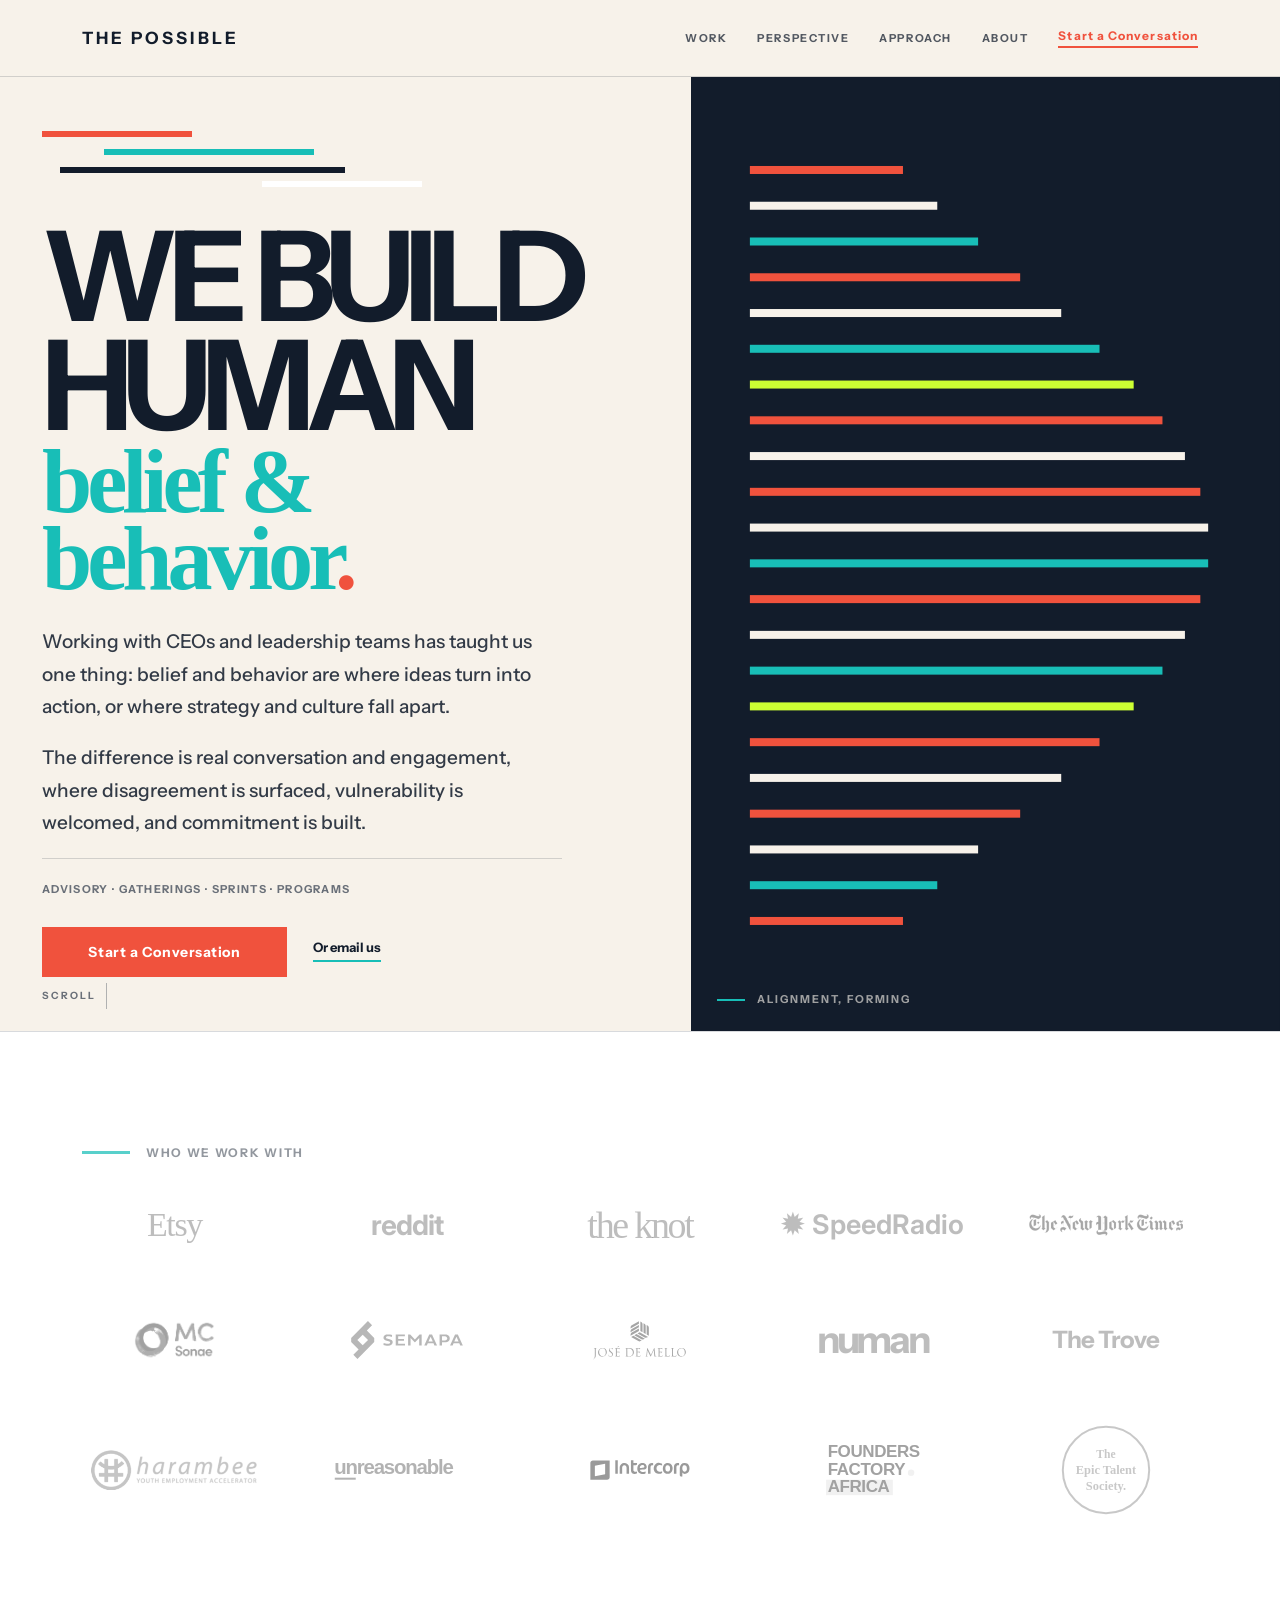
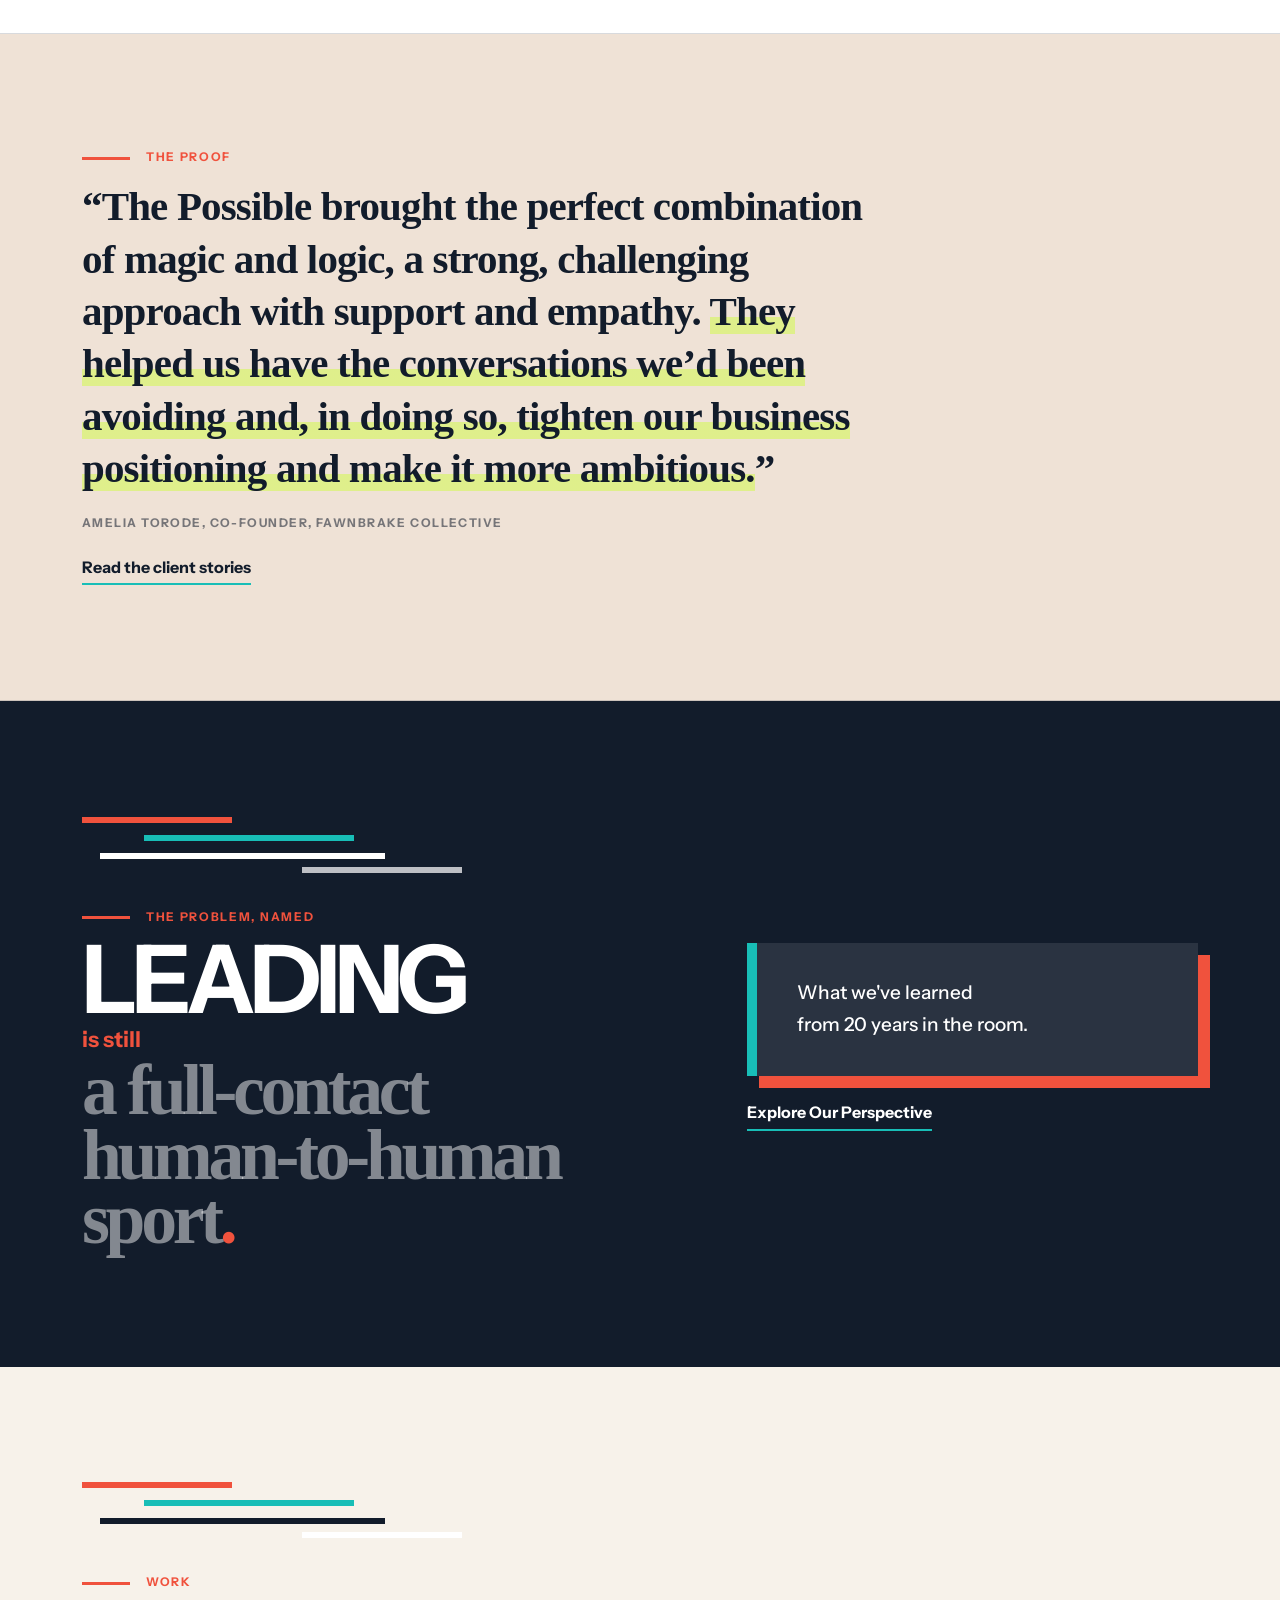
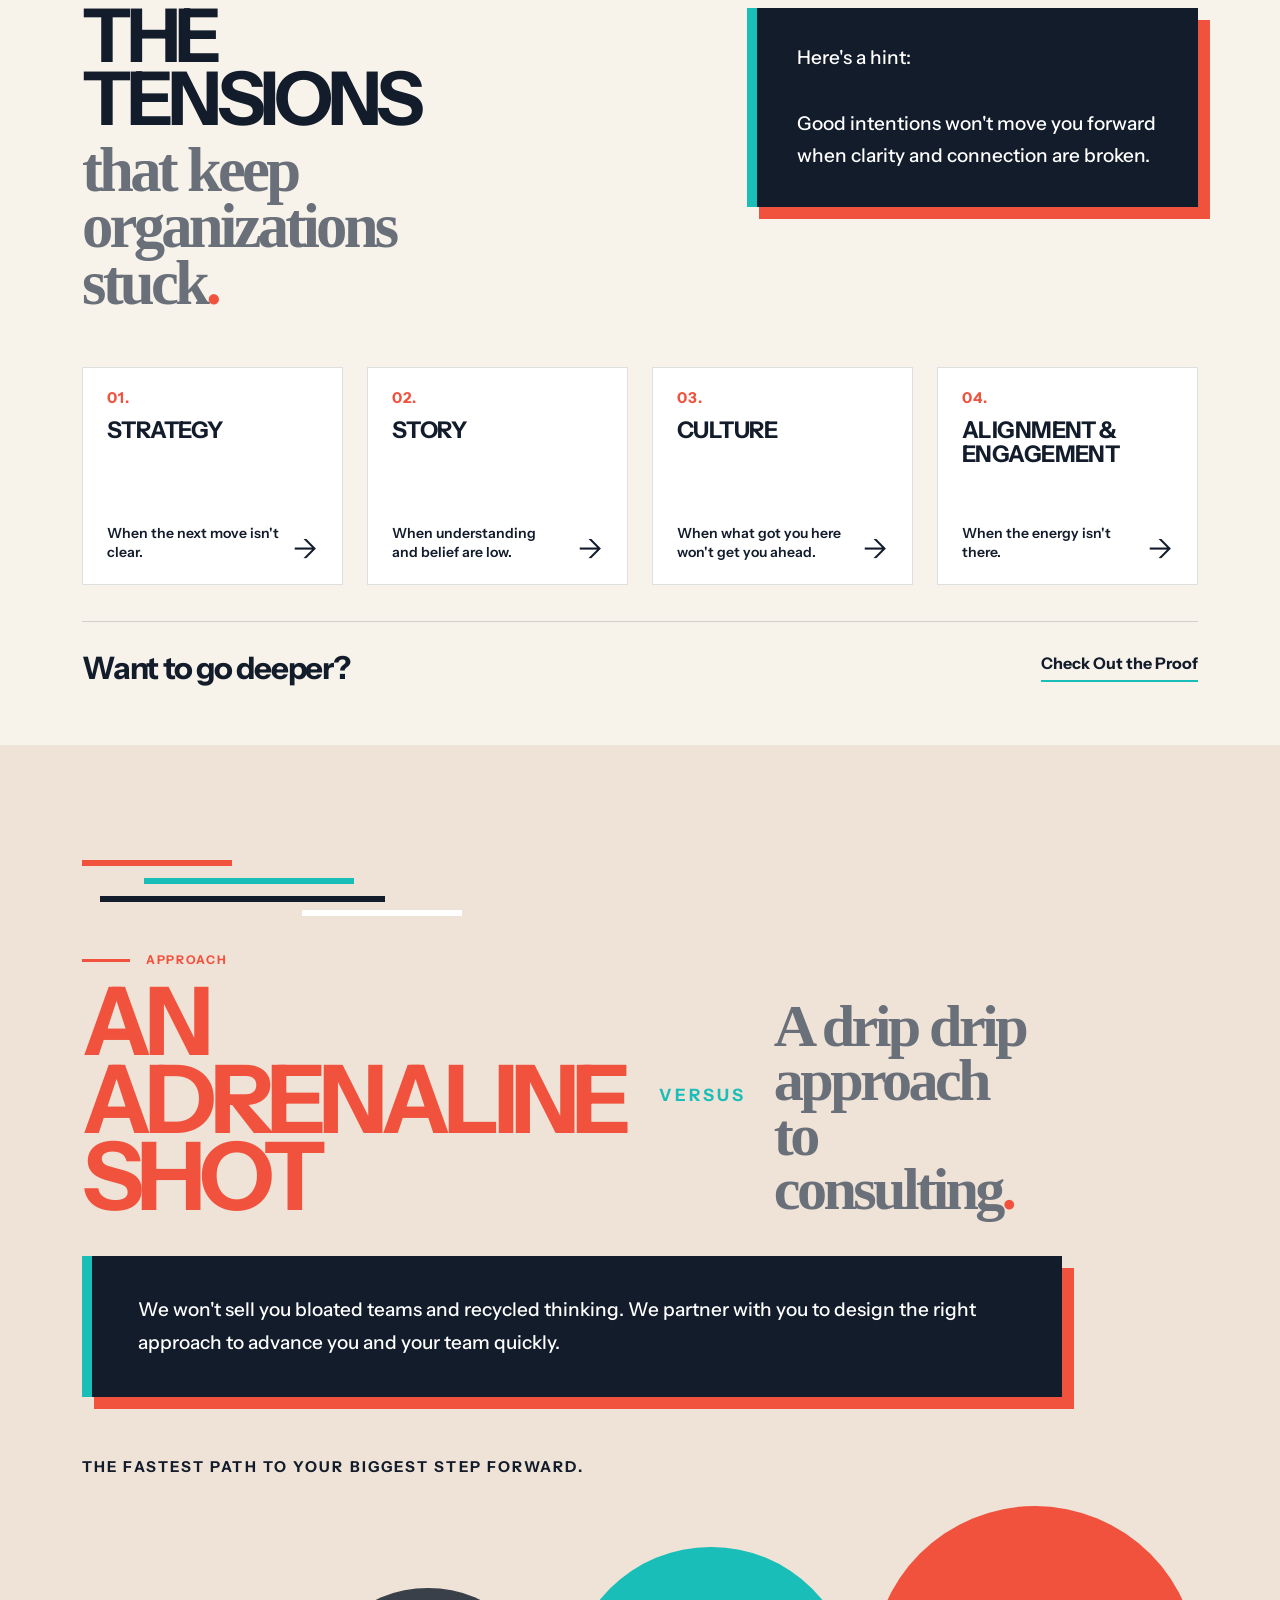
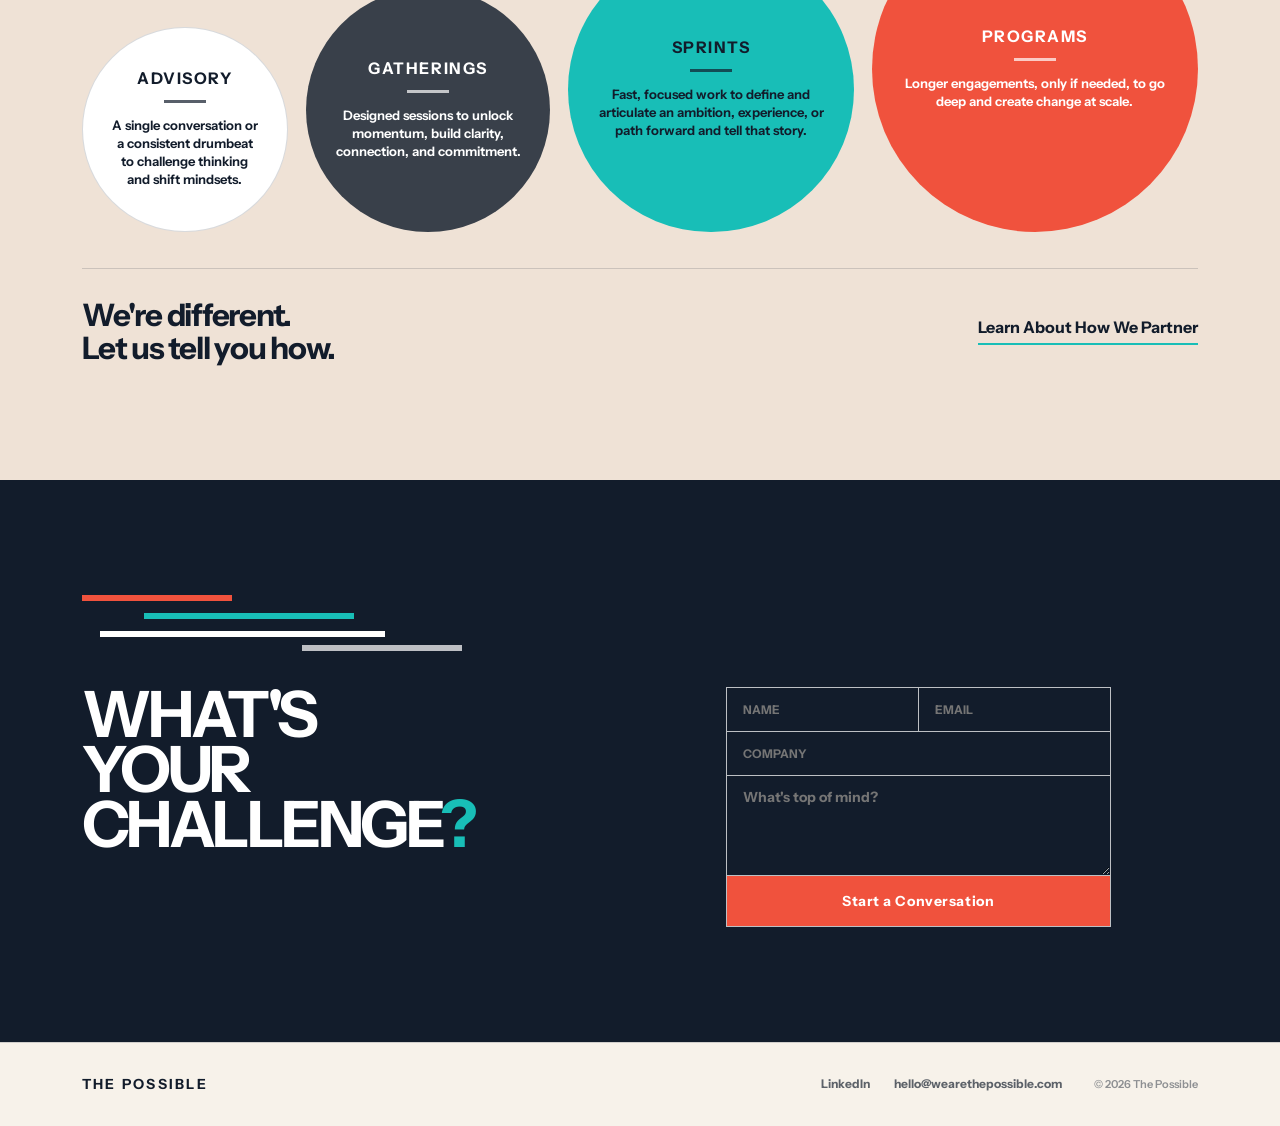
==== index.html @ 472ec372 "Update Option B build" ====
<!doctype html>
<html lang="en">
<head>
  <meta charset="utf-8">
  <meta name="viewport" content="width=device-width, initial-scale=1">
  <title>The Possible</title>
  <meta name="description" content="We build human belief and behavior. Strategy, story and culture work for CEOs and leadership teams.">
  <meta property="og:type" content="website">
  <meta property="og:site_name" content="The Possible">
  <meta property="og:title" content="The Possible">
  <meta property="og:description" content="We build human belief and behavior. Strategy, story and culture work for CEOs and leadership teams.">
  <meta property="og:url" content="https://wearethepossible.com/index.html">
  <meta property="og:image" content="assets/og-card.svg">
  <meta name="twitter:card" content="summary_large_image">
  <meta name="twitter:title" content="The Possible">
  <meta name="twitter:description" content="We build human belief and behavior. Strategy, story and culture work for CEOs and leadership teams.">
  <link rel="icon" href="assets/favicon.svg" type="image/svg+xml">
  <link rel="preconnect" href="https://fonts.googleapis.com">
  <link rel="preconnect" href="https://fonts.gstatic.com" crossorigin>
  <link rel="stylesheet" href="css/site.css">
</head>
<body>
<a class="skip-link" href="#top">Skip to content</a><header class="nav"><div class="wrap nav-inner"><a class="logo" href="index.html">The Possible</a><button class="nav-toggle" aria-expanded="false" aria-controls="navlinks" aria-label="Menu"><span></span><span></span><span></span></button><nav class="nav-links" id="navlinks"><a href="proof.html">Work</a><a href="perspective.html">Perspective</a><a href="index.html#approach">Approach</a><a href="about.html">About</a><a class="start tp-nav-cta" href="https://calendly.com/thepossible/start-a-conversation" target="_blank" rel="noopener noreferrer">Start a Conversation</a></nav></div></header><main id="top"><section class="hero hero-modern" id="hero"><div class="hero-shell"><div class="hero-left"><div class="lines"><span class="l1"></span><span class="l2"></span><span class="l3"></span><span class="l4"></span><span class="l5"></span></div><h1 aria-label="We build human belief and behavior."><span class="top" aria-hidden="true">We build</span><span class="human" aria-hidden="true">human</span><span class="lower">belief &amp;<br/>behavior<span class="home-headline-period">.</span></span></h1><div class="hero-copy"><p>Working with CEOs and leadership teams has taught us one thing: belief and behavior are where ideas turn into action, or where strategy and culture fall apart.</p><p>The difference is real conversation and engagement, where disagreement is surfaced, vulnerability is welcomed, and commitment is built.</p><p class="hero-offers">Advisory &middot; Gatherings &middot; Sprints &middot; Programs</p><div class="hero-actions"><a class="btn-fill" href="https://calendly.com/thepossible/start-a-conversation" target="_blank" rel="noopener noreferrer">Start a Conversation</a><a class="hero-alt" href="mailto:hello@wearethepossible.com">Or email us</a></div></div></div><div class="hero-media" aria-hidden="true"><video class="hero-video" data-src="" playsinline muted loop preload="none"></video><canvas class="hero-canvas"></canvas><span class="hero-media-label">Alignment, forming</span></div></div><a class="hero-cue" href="#work"><span>Scroll</span></a></section><section aria-label="Selected clients" class="clients clients-marquee"><div class="client-marquee-label">Who we work with</div><div class="client-static-grid"><span class="brand brand-etsy">Etsy</span><span aria-label="reddit" class="brand brand-reddit"><span class="reddit-word">reddit</span></span><span class="brand brand-knot">the knot</span><span aria-label="SpeedRadio" class="brand brand-speed"><span class="speed-burst">✹</span><span>SpeedRadio</span></span><span aria-label="The New York Times" class="brand brand-img brand-nyt-img"><img alt="The New York Times" src="assets/logos/nyt.png"></span><span aria-label="Sonae MC" class="brand brand-img brand-sonae-img"><img alt="Sonae MC" src="assets/logos/sonae-mc.png"></span><span aria-label="Semapa" class="brand brand-img brand-semapa-img"><img alt="Semapa" src="assets/logos/semapa.svg"></span><span aria-label="José de Mello" class="brand brand-img brand-jdm-img"><img alt="José de Mello" src="assets/logos/jose-de-mello.svg"></span><span class="brand brand-numan">numan</span><span class="brand brand-plain">The Trove</span><span aria-label="Harambee Youth Employment Accelerator" class="brand brand-img brand-harambee-img"><img alt="Harambee Youth Employment Accelerator" src="assets/logos/harambee.png"></span><span aria-label="Unreasonable" class="brand brand-img brand-unreasonable-img"><img alt="Unreasonable" src="assets/logos/unreasonable.svg"></span><span aria-label="Intercorp" class="brand brand-img brand-intercorp-img"><img alt="Intercorp" src="assets/logos/intercorp.svg"></span><span aria-label="Founders Factory Africa" class="brand brand-img brand-ffa-img"><img alt="Founders Factory Africa" src="assets/logos/founders-factory-africa.svg"></span><span aria-label="The Epic Talent Society" class="brand brand-img brand-epic-img"><img alt="The Epic Talent Society" src="assets/logos/epic-talent.svg"></span></div></section><section class="proof-strip"><div class="wrap"><div class="kicker">The proof</div><blockquote class="proof-strip-quote">&ldquo;The Possible brought the perfect combination of magic and logic, a strong, challenging approach with support and empathy. <span class="qhl">They helped us have the conversations we&rsquo;d been avoiding and, in doing so, tighten our business positioning and make it more ambitious.</span>&rdquo;</blockquote><p class="proof-strip-attr">Amelia Torode, Co-founder, Fawnbrake Collective</p><a class="text-link" href="proof.html">Read the client stories <span>&rarr;</span></a></div></section><section class="pov"><div class="wrap pov-grid"><div><div class="lines dark"><span class="l1"></span><span class="l2"></span><span class="l3"></span><span class="l4"></span><span class="l5"></span></div><div class="kicker">The problem, named</div><div class="lock-big">Leading</div><div class="bridge">is still</div><div class="lock-lower">a full-contact<br/>human-to-human<br/>sport<span class="home-headline-period">.</span></div></div><div class="pov-copy"><div class="pov-subcopy-box"><p>What we&#x27;ve learned<br/>from 20 years in the room.</p></div><a class="text-link" href="perspective.html">Explore Our Perspective <span>→</span></a></div></div></section><section class="work-intro" id="work"><div class="wrap work-grid"><div><div class="lines subtle"><span class="l1"></span><span class="l2"></span><span class="l3"></span><span class="l4"></span><span class="l5"></span></div><div class="kicker">Work</div><div class="work-title">The<br/>tensions</div><div class="work-sub">that keep<br/>organizations<br/>stuck<span class="home-headline-period">.</span></div></div><p class="work-copy">Here&#x27;s a hint:<br/><br/>Good intentions won&#x27;t move you forward when clarity and connection are broken.</p></div></section><section class="cards-sec"><div class="wrap"><div class="cards"><a class="card strategy" href="proof.html#strategy"><div class="card-inner"><div class="card-face card-front"><div class="card-head"><div class="num">01.</div><h3>Strategy</h3></div><div class="card-front-row"><p>When the next move isn&#x27;t clear.</p><span class="arr">→</span></div></div><div class="card-face card-back">We help you connect purpose to the market, envision a bold future, and map the moves to get there. Most importantly, we surface the real disagreements early, so the plan survives contact with the people who have to live it.</div></div></a><a class="card story" href="proof.html#story"><div class="card-inner"><div class="card-face card-front"><div class="card-head"><div class="num">02.</div><h3>Story</h3></div><div class="card-front-row"><p>When understanding and belief are low.</p><span class="arr">→</span></div></div><div class="card-face card-back">Whether you&#x27;re talking to investors, customers, employees, or partners, humans love stories, not slides. We turn strategy into stories that build belief, inspire action, and fund the future.</div></div></a><a class="card culture" href="proof.html#culture"><div class="card-inner"><div class="card-face card-front"><div class="card-head"><div class="num">03.</div><h3>Culture</h3></div><div class="card-front-row"><p>When what got you here won&#x27;t get you ahead.</p><span class="arr">→</span></div></div><div class="card-face card-back">There is no growth without change. We design programs and tools that help people make sense of new behaviors and ways of working, so they can find their footing in the future you&#x27;re creating.</div></div></a><a class="card align" href="proof.html#alignment"><div class="card-inner"><div class="card-face card-front"><div class="card-head"><div class="num">04.</div><h3>Alignment &amp;<br/>Engagement</h3></div><div class="card-front-row"><p>When the energy isn&#x27;t there.</p><span class="arr">→</span></div></div><div class="card-face card-back">When feelings run hot, trust is low, or plans are in flux, it&#x27;s time to gather. We design and facilitate the conversations that rebuild belief, so teams reconnect to their purpose—and to each other.</div></div></a></div><div class="work-depth"><h3>Want to go deeper?</h3><a class="text-link" href="proof.html">Check Out the Proof <span>→</span></a></div></div></section><section class="approach" id="approach"><div class="wrap"><div class="approach-top"><div><div class="lines energy"><span class="l1"></span><span class="l2"></span><span class="l3"></span><span class="l4"></span><span class="l5"></span></div><div class="kicker">Approach</div><div class="approach-title"><span class="red">An<br/>adrenaline<br/>shot</span><span class="versus">versus</span><span class="charcoal">A drip drip<br/>approach<br/>to<br/>consulting<span class="home-headline-period">.</span></span></div></div><div class="approach-panel">We won&#x27;t sell you bloated teams and recycled thinking. We partner with you to design the right approach to advance you and your team quickly.</div></div><div class="engage-block approach-circles-block"><div class="approach-visual-label">The fastest path to your biggest step forward<span class="label-period">.</span></div><div aria-label="Four ways to work together" class="approach-circles"><article class="approach-circle circle-advisory"><div class="circle-content"><h3>Advisory</h3><span class="circle-rule"></span><p>A single conversation or a consistent drumbeat to challenge thinking and shift mindsets.</p></div></article><article class="approach-circle circle-gatherings"><div class="circle-content"><h3>Gatherings</h3><span class="circle-rule"></span><p>Designed sessions to unlock momentum, build clarity, connection, and commitment.</p></div></article><article class="approach-circle circle-sprints"><div class="circle-content"><h3>Sprints</h3><span class="circle-rule"></span><p>Fast, focused work to define and articulate an ambition, experience, or path forward and tell that story.</p></div></article><article class="approach-circle circle-programs"><div class="circle-content"><h3>Programs</h3><span class="circle-rule"></span><p>Longer engagements, only if needed, to go deep and create change at scale.</p></div></article></div></div><div class="approach-depth"><h3>We&#x27;re different.<br/>Let us tell you how.</h3><a class="text-link" href="how-we-partner.html">Learn About How We Partner</a></div></div></section><section class="contact" id="contact"><div class="wrap contact-grid"><div><div class="lines dark"><span class="l1"></span><span class="l2"></span><span class="l3"></span><span class="l4"></span><span class="l5"></span></div><h2>What&#x27;s<br/>your challenge<span class="dot">?</span></h2></div><div class="contact-spacer"></div><form class="form"><input placeholder="Name"/><input placeholder="Email"/><input class="company" placeholder="Company"/><textarea placeholder="What&#x27;s top of mind?"></textarea><button type="button">Start a Conversation</button></form></div></section></main><footer class="footer site-footer"><div class="wrap site-footer-grid"><div class="site-footer-brand">The Possible</div><div class="site-footer-links"><a href="https://www.linkedin.com/in/sarakalick/" rel="noreferrer" target="_blank">LinkedIn</a><a href="mailto:hello@wearethepossible.com">hello@wearethepossible.com</a></div><div class="site-footer-copy">© 2026 The Possible</div></div></footer>
<script src="js/site.js"></script>
</body>
</html>
---- css/site.css ----
@import url("https://fonts.googleapis.com/css2?family=Instrument+Sans:wght@500;600;700;800&family=Inter:wght@400;500;600;700;800&display=swap");*{box-sizing:border-box;margin:0;padding:0}:root{--navy:#121C2B;--ink:#151922;--cream:#F7F2EA;--sand:#EFE2D6;--soft:#FBF8F2;--coral:#F0523D;--teal:#18BEB7;--lime:#CCFF33;--charcoal:#39404A;--gray:#6A7079;--line:rgba(18,28,43,.16);--max:1200px;--gutter:42px;--gap:24px;--display:clamp(64px,7.4vw,118px);--page:clamp(54px,6.5vw,96px);--section:clamp(50px,5.8vw,88px);--body:19px;--small:14px}html{scroll-behavior:smooth}body{font-family:Instrument Sans,sans-serif;background:var(--cream);color:var(--navy);overflow-x:hidden}a{color:inherit}.tp-wrap,.v14-page-hero-grid,.wrap{max-width:var(--max);margin:0 auto;padding:0 var(--gutter)}.grid12,.hero-grid,.pov-grid,.v14-page-hero-grid,.work-grid{display:grid;grid-template-columns:repeat(12,minmax(0,1fr));grid-gap:var(--gap);gap:var(--gap);align-items:start}.hero-grid>div:first-child,.left7,.pov-grid>div:first-child,.v14-page-headline,.work-grid>div:first-child{grid-column:1/span 7}.hero-copy,.pov-copy,.right5,.v14-page-sub,.work-copy{grid-column:8/span 5}.nav,.tp-nav{position:-webkit-sticky;position:sticky;top:0;z-index:50;background:rgba(247,242,234,.96);-webkit-backdrop-filter:blur(14px);backdrop-filter:blur(14px);border-bottom:1px solid var(--line)}.nav-in,.nav-inner,.tp-nav-in{height:76px;display:flex;align-items:center;justify-content:space-between}.logo,.tp-logo{font-family:Instrument Sans,sans-serif;font-size:17px;font-weight:800;text-transform:uppercase;letter-spacing:.18em;text-decoration:none;color:var(--navy)}.nav-links,.tp-nav-links{display:flex;align-items:center;gap:30px;list-style:none}.nav-links a,.tp-nav-links a{font-size:11px;letter-spacing:.14em;text-transform:uppercase;font-weight:800;text-decoration:none;color:rgba(18,28,43,.72)}.nav-links .start,.nav-links a:hover,.tp-nav-cta,.tp-nav-links a:hover{color:var(--coral)!important}.lines{width:360px;height:58px;position:relative;margin-bottom:34px}.lines span{position:absolute;display:block;height:6px}.lines .l1{background:var(--coral);width:150px;left:0;top:0}.lines .l2{background:var(--teal);width:210px;left:62px;top:18px}.lines .l3{background:var(--navy);width:285px;left:18px;top:36px}.lines .l4{background:#fff;width:160px;left:220px;top:50px}.lines .l5{display:none}.lines.dark .l3{background:#fff}.lines.dark .l4{background:rgba(255,255,255,.72)}.kicker,.tp-kicker{font-family:Instrument Sans,sans-serif;font-size:12px;letter-spacing:.14em;text-transform:uppercase;font-weight:800;color:var(--coral);margin-bottom:16px}.kicker:before,.tp-kicker:before{content:"";display:inline-block;width:48px;height:3px;background:currentColor;margin-right:16px;vertical-align:middle}.btn-fill{display:inline-flex;align-items:center;justify-content:center;text-decoration:none;background:var(--coral);color:#fff;padding:17px 24px;min-width:245px;font:800 12px/1 Instrument Sans,sans-serif;letter-spacing:.1em;text-transform:uppercase;border:0}.btn-fill:hover{background:var(--teal);color:var(--navy)}.text-link,.tp-text-link{display:inline-flex;align-items:center;text-decoration:none;border-bottom:2.5px solid var(--teal);padding-bottom:7px;font-family:Instrument Sans,sans-serif;font-weight:800;font-size:16px}.text-link span,.tp-text-link span{display:none}.pov-subcopy-box,.subcopy-box,.tp-page-sub,.v14-page-sub,.work-copy{background:var(--navy);color:#fff;border-left:10px solid var(--teal);box-shadow:12px 12px 0 var(--coral);padding:34px 40px;max-width:620px;font-family:Instrument Sans,sans-serif;font-size:var(--body);line-height:1.72;font-weight:500}.hero{padding:62px 0 80px}.hero h1{font-family:Instrument Sans,sans-serif;font-size:clamp(76px,9.8vw,148px);font-weight:800;letter-spacing:-.07em;line-height:.84}.hero h1 span{display:block}.hero h1 .human,.hero h1 .top{text-transform:uppercase}.hero h1 .lower{font-family:Georgia,serif;text-transform:none;font-weight:700;font-size:.72em;color:var(--teal);white-space:nowrap}.home-headline-period{color:var(--coral);display:inline!important}.hero-copy{margin-top:92px;background:transparent;color:rgba(18,28,43,.86);border:0;font-family:Instrument Sans,sans-serif;font-size:var(--body);line-height:1.72;font-weight:500}.hero-copy p+p{margin-top:24px}.hero-copy .btn-fill{margin-top:34px}.clients{background:#fff;border-top:1px solid var(--line);border-bottom:1px solid var(--line);padding:50px 0 58px}.client-marquee-label{max-width:var(--max);margin:0 auto 30px;padding:0 var(--gutter);display:flex;align-items:center;font:800 12px/1 Instrument Sans,sans-serif;letter-spacing:.14em;text-transform:uppercase;color:rgba(18,28,43,.46)}.client-marquee-label:before{content:"";display:inline-block;flex:0 0 48px;width:48px;height:3px;margin-right:16px;background:var(--teal);opacity:.72}.client-marquee-label:after{content:none}.client-logo-row{display:none!important}.client-static-grid{max-width:var(--max);margin:0 auto;padding:0 var(--gutter);display:grid;grid-template-columns:repeat(5,minmax(0,1fr));grid-gap:32px 44px;gap:32px 44px;align-items:center}.brand{width:100%;min-height:68px;display:flex;align-items:center;justify-content:center;text-align:center;filter:grayscale(1);opacity:.62;color:rgba(57,64,74,.62);line-height:1}.brand-etsy{font-family:Georgia,serif;font-size:40px;letter-spacing:-.04em}.brand-reddit{font:700 28px/1 Inter,sans-serif;letter-spacing:-.035em}.brand-nyt{font:800 18px/.94 Georgia,serif}.brand-speed{font:650 27px/1 Inter,sans-serif;gap:8px}.brand-numan{font:800 38px/1 Instrument Sans,sans-serif;letter-spacing:-.09em}.brand-ffa{font:800 18px/1.05 Instrument Sans,sans-serif;letter-spacing:.02em}.brand-harambee{font:800 20px/1 Instrument Sans,sans-serif}.brand-harambee small{display:block;font-size:8px;line-height:1.2;margin-top:5px}.brand-unreasonable{font:800 25px/1 Instrument Sans,sans-serif;letter-spacing:-.04em}.brand-knot{font:38px/1 Brush Script MT,Segoe Script,cursive;letter-spacing:-.06em}.brand-intercorp{font:800 24px/1 Instrument Sans,sans-serif}.brand-jdm{font:800 23px/.94 Instrument Sans,sans-serif}.brand-semapa{font:800 22px/1 Instrument Sans,sans-serif;letter-spacing:.12em;gap:10px}.brand-plain{font:800 24px/1 Instrument Sans,sans-serif;letter-spacing:-.035em}.pov{background:var(--navy);color:#fff;padding:92px 0}.lock-big{font:800 var(--display)/.84 Instrument Sans,sans-serif;letter-spacing:-.06em;text-transform:uppercase}.bridge{font:800 22px/1 Instrument Sans,sans-serif;color:var(--coral);margin:10px 0 7px}.lock-lower{font:700 clamp(50px,5.6vw,82px)/.9 Georgia,serif;color:rgba(255,255,255,.48);letter-spacing:-.06em}.pov-copy{margin-top:126px}.pov-subcopy-box{background:rgba(255,255,255,.1)}.pov-copy .text-link{color:#fff;margin-top:34px}.work-intro{padding:94px 0 68px}.work-title{font:800 var(--section)/.84 Instrument Sans,sans-serif;letter-spacing:-.065em;text-transform:uppercase}.work-sub{font:700 clamp(44px,4.9vw,72px)/.9 Georgia,serif;color:var(--gray);letter-spacing:-.06em;margin-top:12px}.work-copy{margin-top:126px}.cards-sec{padding:0 0 60px}.cards{display:grid;grid-template-columns:repeat(4,1fr);grid-gap:24px;gap:24px;align-items:stretch}.card{height:236px;text-decoration:none;color:var(--navy);perspective:1200px}.card-inner{position:relative;width:100%;height:100%;transition:transform .65s cubic-bezier(.2,.8,.2,1);transform-style:preserve-3d}.card:focus .card-inner,.card:hover .card-inner{transform:rotateY(180deg)}.card-face{position:absolute;inset:0;background:#fff;border:1px solid rgba(18,28,43,.14);padding:24px 26px;-webkit-backface-visibility:hidden;backface-visibility:hidden;display:flex;flex-direction:column}.card-back{background:var(--coral);color:#fff;transform:rotateY(180deg);font:650 14px/1.55 Instrument Sans,sans-serif;overflow:auto}.card .num{font:800 15px/1 Instrument Sans,sans-serif;letter-spacing:.08em;color:var(--coral);margin-bottom:28px}.card h3{font:800 23px/1 Instrument Sans,sans-serif;text-transform:uppercase;letter-spacing:-.025em;margin-bottom:17px}.card p{font:800 14px/1.45 Instrument Sans,sans-serif;max-width:180px}.card .arr{margin-left:auto;position:static;font-size:28px;line-height:1;display:inline-flex;vertical-align:middle}.approach-depth,.tp-cta-band,.work-depth{border-top:1px solid var(--line);margin-top:36px;padding-top:30px;display:flex;align-items:center;justify-content:space-between;gap:32px}.approach-depth h3,.tp-cta-band h3,.work-depth h3{font:800 31px/1.05 Instrument Sans,sans-serif;letter-spacing:-.04em}.approach{background:var(--sand);padding:96px 0 92px}.approach-top{display:block;margin-bottom:62px}.approach-title{display:grid;grid-template-columns:1.14fr auto .88fr;grid-gap:28px;gap:28px;align-items:end;margin-bottom:40px}.approach-title .red{font:800 clamp(72px,7.4vw,126px)/.82 Instrument Sans,sans-serif;letter-spacing:-.07em;text-transform:uppercase;color:var(--coral)}.approach-title .versus{font:800 17px/1 Instrument Sans,sans-serif;letter-spacing:.17em;text-transform:uppercase;color:var(--teal);align-self:center;margin-bottom:8px}.approach-title .charcoal{font:700 clamp(42px,4.7vw,76px)/.9 Georgia,serif;letter-spacing:-.06em;color:var(--gray)}.approach-panel{max-width:980px;background:var(--navy);color:#fff;border-left:10px solid var(--teal);box-shadow:12px 12px 0 var(--coral);padding:38px 46px;font:500 var(--body)/1.72 Instrument Sans,sans-serif}.approach-visual-label{font:800 15px/1 Instrument Sans,sans-serif;letter-spacing:.14em;text-transform:uppercase;margin:0 0 36px}.approach-circles{display:flex;align-items:flex-end;justify-content:space-between;gap:18px}.approach-circle{border-radius:50%;aspect-ratio:1/1;display:flex;align-items:center;justify-content:center;text-align:center;padding:26px}.approach-circle h3{font:800 16px/1 Instrument Sans,sans-serif;letter-spacing:.095em;text-transform:uppercase;margin-bottom:14px}.approach-circle p{font:650 13px/1.38 Instrument Sans,sans-serif}.circle-rule{display:block;width:42px;height:3px;background:currentColor;margin:0 auto 14px;opacity:.7}.circle-advisory{width:210px;background:#fff;border:1px solid rgba(18,28,43,.16)}.circle-gatherings{width:250px;background:var(--charcoal);color:#fff}.circle-sprints{width:292px;background:var(--teal)}.circle-programs{width:334px;background:var(--coral);color:#fff}.contact{background:var(--navy);color:#fff;padding:78px 0}.contact-grid{display:grid;grid-template-columns:.8fr .55fr 1.05fr;grid-gap:68px;gap:68px;align-items:start}.contact h2{font:800 clamp(48px,5vw,74px)/.86 Instrument Sans,sans-serif;letter-spacing:-.055em;text-transform:uppercase}.contact h2 .dot{color:var(--teal);display:inline!important;background:none!important;width:auto!important;height:auto!important;transform:none!important;font-size:inherit!important}.contact p{font:500 var(--body)/1.72 Instrument Sans,sans-serif;color:rgba(255,255,255,.84)}.form{border:1px solid rgba(255,255,255,.72);display:grid;grid-template-columns:1fr 1fr}.form input,.form textarea{background:transparent;color:#fff;border:0;border-right:1px solid rgba(255,255,255,.72);border-bottom:1px solid rgba(255,255,255,.72);padding:14px 16px;font:700 12px/1 Instrument Sans,sans-serif;text-transform:uppercase}.form input:nth-child(2){border-right:0}.form .company,.form textarea{grid-column:1/-1;border-right:0}.form textarea{min-height:100px;text-transform:none;font-size:14px}.form button{grid-column:1/-1;background:var(--coral);color:#fff;border:0;padding:16px;font:800 12px/1 Instrument Sans,sans-serif;text-transform:uppercase;letter-spacing:.07em;cursor:pointer}.tp-page-hero{padding:82px 0 66px;border-bottom:1px solid var(--line)}.tp-page-hero.sand{background:var(--sand)}.tp-page-title{font:800 var(--page)/.94 Instrument Sans,sans-serif;letter-spacing:-.06em;max-width:1000px}.tp-page-title .accent{color:var(--coral)}.v14-page-sub{margin-top:126px}.tp-sec{padding:68px 0 78px;border-bottom:1px solid var(--line)}.tp-sec.dark{background:var(--navy);color:#fff}.tp-sec.sand{background:var(--sand)}.tp-sec-title{font:800 clamp(38px,5vw,66px)/1 Instrument Sans,sans-serif;letter-spacing:-.05em;margin-bottom:28px;max-width:850px}.tp-lede{font:500 18px/1.72 Instrument Sans,sans-serif;color:rgba(18,28,43,.76);max-width:760px}.tp-why-grid{display:grid;grid-template-columns:repeat(4,1fr);grid-gap:22px;gap:22px}.tp-why-box{background:#fff;border:1px solid rgba(18,28,43,.14);padding:28px;min-height:250px}.tp-why-box .tp-num{display:none}.tp-why-box h3{font:800 26px/1.02 Instrument Sans,sans-serif;letter-spacing:-.04em;color:var(--coral);margin:0 0 14px}.tp-why-box p{font:500 14px/1.65 Instrument Sans,sans-serif;color:rgba(18,28,43,.76)}.tp-cta-band{margin-top:46px}.problem-lock{display:grid;grid-template-columns:1fr auto;align-items:end;grid-gap:30px;gap:30px;margin-bottom:34px}.problem-lock .room{font:800 clamp(48px,6vw,86px)/.9 Instrument Sans,sans-serif;letter-spacing:-.055em}.problem-lock .obs{font:800 15px/1 Instrument Sans,sans-serif;letter-spacing:.14em;text-transform:uppercase;color:var(--teal)}.tp-pov-carousel{overflow:hidden;border-top:1px solid rgba(255,255,255,.18)}.tp-pov-track{display:flex;transition:transform .45s cubic-bezier(.4,0,.2,1)}.tp-pov-slide{min-width:100%;padding:46px 0 34px}.tp-pov-slide-inner{display:grid;grid-template-columns:repeat(12,minmax(0,1fr));grid-gap:var(--gap);gap:var(--gap);align-items:start}.tp-pov-slide h3{grid-column:1/span 6;font:800 clamp(34px,5vw,62px)/.96 Instrument Sans,sans-serif;letter-spacing:-.045em;color:#fff}.tp-pov-slide h3 em{font-style:normal;color:var(--teal)}.tp-pov-slide p{grid-column:8/span 5;font:500 15px/1.82 Instrument Sans,sans-serif;color:rgba(255,255,255,.78)}.tp-pov-nav{display:flex;align-items:center;gap:12px;padding-top:22px;border-top:1px solid rgba(255,255,255,.18)}.tp-carousel-btn,.tp-pov-btn{background:transparent;border:1px solid rgba(255,255,255,.34);width:38px;height:38px;cursor:pointer;color:#fff;display:flex;align-items:center;justify-content:center}.tp-carousel-btn:hover,.tp-pov-btn:hover{background:var(--teal);border-color:var(--teal);color:var(--navy)}.tp-pov-dots{display:flex;gap:7px;margin-left:4px}.tp-pov-dot{width:7px;height:7px;border-radius:50%;background:rgba(255,255,255,.32);border:0}.tp-pov-dot.on{background:var(--teal)}.tp-pov-n{font-size:11px;color:rgba(255,255,255,.65);margin-left:auto;letter-spacing:.08em}.tp-page-title.proof-title .proof-accent{color:var(--coral)}.tp-tabs{display:flex;flex-wrap:wrap}.tp-tab{border:1px solid rgba(18,28,43,.14);padding:10px 16px;background:#fff;color:rgba(18,28,43,.64);font:800 11px/1 Instrument Sans,sans-serif;letter-spacing:.11em;text-transform:uppercase;cursor:pointer}.tp-tab.on{background:var(--navy);border-color:var(--navy);color:#fff}.tp-panel{display:none}.tp-panel.on{display:block}.tp-stories-track{display:flex;transition:transform .45s cubic-bezier(.4,0,.2,1)}.tp-case{min-width:100%;background:#fff;border:1px solid rgba(18,28,43,.14);padding:36px;min-height:430px}.tp-case-client{font:800 15px/1 Instrument Sans,sans-serif;text-transform:uppercase;letter-spacing:.08em;color:var(--coral);margin-bottom:18px}.tp-case-desc{font:500 14px/1.72 Instrument Sans,sans-serif;color:rgba(18,28,43,.7);margin-bottom:22px;max-width:720px}.tp-quote{font:600 24px/1.45 Georgia,serif;color:var(--navy);max-width:900px}.qhl{background:linear-gradient(0deg,rgba(204,255,51,.46) 38%,transparent 0)}.tp-attr{font:800 12px/1 Instrument Sans,sans-serif;letter-spacing:.12em;margin-top:20px}.tp-attr,.tp-pending{text-transform:uppercase;color:rgba(18,28,43,.5)}.tp-pending{font:800 14px/1 Instrument Sans,sans-serif;letter-spacing:.1em}.tp-carousel-nav{display:flex;align-items:center;gap:12px;margin-top:18px}.tp-carousel-btn{border-color:rgba(18,28,43,.28)}.tp-carousel-btn,.tp-carousel-btn:hover{color:var(--navy)}.tp-carousel-count{font:800 11px/1 Instrument Sans,sans-serif;letter-spacing:.08em;color:rgba(18,28,43,.56)}.about-main{padding:82px 0 86px;background:var(--sand)}.about-grid{display:grid;grid-template-columns:.9fr 1.1fr;grid-gap:62px;gap:62px;align-items:start}.about-card{background:#fff;border:1px solid rgba(18,28,43,.14);box-shadow:12px 12px 0 rgba(204,255,51,.38);padding:38px}.about-card h2{font:800 clamp(42px,5vw,72px)/.92 Instrument Sans,sans-serif;letter-spacing:-.055em;color:var(--navy);margin-bottom:12px}.founder-title{font:800 11px/1 Instrument Sans,sans-serif;letter-spacing:.2em;text-transform:uppercase;color:var(--coral);margin-bottom:24px}.founder-photo{width:100%;aspect-ratio:4/5;object-fit:cover;object-position:center 36%;display:block;filter:grayscale(100%);margin-top:22px}.story{max-width:70%}.story p{font:500 17px/1.85 Instrument Sans,sans-serif;color:rgba(18,28,43,.82);margin-bottom:22px}.story .editorial-ai{font:600 clamp(34px,4vw,54px)/1.08 Georgia,serif!important;letter-spacing:-.02em!important;color:var(--navy)!important;border-top:7px solid var(--teal);border-bottom:7px solid var(--coral);padding:28px 0;margin:34px 0!important}.about-conversation{background:var(--navy);color:#fff}.about-conversation-inner{display:grid;grid-gap:var(--gap)}.about-conversation h2{grid-column:1/span 7}.about-conversation p{grid-column:8/span 5;background:rgba(255,255,255,.08);color:#fff;border-left:10px solid var(--teal);box-shadow:12px 12px 0 var(--coral);padding:34px 40px;font:500 var(--body)/1.72 Instrument Sans,sans-serif}.about-conversation .btn-fill{grid-column:8/span 5;justify-self:start;margin-top:18px}@media(max-width:900px){:root{--gutter:22px}.nav-in,.nav-inner,.tp-nav-in{height:auto;display:block;padding:16px 0}.nav-links,.tp-nav-links{margin-top:14px;gap:14px;overflow:auto}.about-conversation-inner,.about-grid,.hero-grid,.pov-grid,.tp-pov-slide-inner,.v14-page-hero-grid,.work-grid{display:block}.hero-copy,.pov-copy,.v14-page-sub,.work-copy{margin-top:30px}.hero h1 .lower{white-space:normal}.client-static-grid{grid-template-columns:repeat(2,1fr);gap:22px 28px}.cards,.tp-why-grid{grid-template-columns:1fr}.card{height:236px}.approach-title{display:block}.approach-title .versus{display:block;margin:24px 0 14px}.approach-circles{display:grid;grid-template-columns:1fr;justify-items:center}.circle-advisory,.circle-gatherings,.circle-programs,.circle-sprints{width:min(78vw,330px)}.contact-grid{display:block}.contact p,.form{margin-top:30px}.story{max-width:100%}.tp-pov-slide h3,.tp-pov-slide p{margin-bottom:24px}}.tp-panel{overflow:hidden}.about-conversation-right p{background:rgba(255,255,255,.08);color:#fff;border-left:10px solid var(--teal);box-shadow:12px 12px 0 var(--coral);padding:34px 40px;font:500 var(--body)/1.72 Instrument Sans,sans-serif}@media(max-width:900px){.about-conversation-inner>.about-conversation-left,.about-conversation-inner>.about-conversation-right{display:block}.about-conversation-right{margin-top:30px}}.cards{grid-auto-rows:300px!important}.card,.card-face,.card-inner{height:300px!important;min-height:300px!important}.card-front h3{min-height:46px}.card-front p{margin-top:0;display:flex;align-items:center;gap:8px}.problem-lock .obs{grid-column:1;font-size:var(--section)!important;line-height:.9!important;letter-spacing:-.055em!important;text-transform:none!important}.problem-lock .room{grid-column:2;font-size:clamp(34px,4vw,54px)!important;line-height:.96!important;letter-spacing:-.045em!important;text-align:right}.tp-panel{overflow:visible!important}.tp-stories-track{display:grid!important;grid-template-columns:repeat(3,minmax(0,1fr))!important;grid-gap:24px!important;gap:24px!important;transform:none!important;transition:none!important}.tp-case{min-width:0!important;width:auto!important;min-height:0!important;height:auto!important;padding:28px!important}.tp-quote{font-size:20px!important;line-height:1.42!important}.tp-case-desc{font-size:13px!important;line-height:1.62!important}.tp-stories-nav{display:none!important}.about-grid{grid-template-columns:minmax(320px,.95fr) minmax(0,1.05fr)!important}.story{max-width:100%!important}.story p{font-size:16px!important;line-height:1.72!important;margin-bottom:18px!important}.story .editorial-ai{font-size:clamp(30px,3.5vw,46px)!important;padding:22px 0!important;margin:26px 0!important}@media(max-width:900px){.cards{grid-auto-rows:280px!important}.card,.card-face,.card-inner{height:280px!important;min-height:280px!important}.problem-lock{display:block!important}.problem-lock .room{text-align:left;margin-top:18px}.tp-stories-track{grid-template-columns:1fr!important}.about-grid{display:block!important}}.problem-lock{grid-template-columns:minmax(0,1fr) auto!important;align-items:end!important;gap:30px!important}.problem-lock .problem-lines{display:none!important}.problem-lock .room{grid-column:1!important;font-size:clamp(48px,6vw,86px)!important;line-height:.9!important;letter-spacing:-.055em!important;text-align:left!important;color:#fff!important}.problem-lock .obs{grid-column:2!important;font-size:15px!important;line-height:1!important;letter-spacing:.14em!important;text-transform:uppercase!important;color:var(--coral)!important;text-align:right!important;padding-bottom:8px!important}@media(max-width:900px){.problem-lock{display:block!important}.problem-lock .obs{text-align:left!important;margin-top:18px!important;padding-bottom:0!important}}.cards{grid-auto-rows:218px!important;align-items:stretch!important}.card,.card-face,.card-inner{height:218px!important;min-height:218px!important}.card-face{padding:22px 24px!important}.card-front{display:flex!important;flex-direction:column!important}.card-head{display:block}.card-front .num{margin:0 0 14px!important;font:800 15px/1 Instrument Sans,sans-serif!important;letter-spacing:.08em!important;color:var(--coral)!important}.card-front h3{min-height:2.18em!important;margin:0!important;font:800 23px/1.02 Instrument Sans,sans-serif!important;letter-spacing:-.025em!important;text-transform:uppercase!important;color:var(--navy)!important}.card-front-row{margin-top:auto;display:grid;grid-template-columns:minmax(0,1fr) auto;grid-gap:14px;gap:14px;align-items:end}.card-front-row p{margin:0!important;min-height:0!important;max-width:none!important;font:600 14px/1.38 Instrument Sans,sans-serif!important;color:var(--navy)!important}.card-front-row .arr{position:static!important;display:block!important;margin:0 0 1px!important;align-self:end!important;font-size:29px!important;line-height:.75!important;color:var(--navy)!important}.card-back{padding:22px 24px!important;overflow:auto!important;font:650 13.25px/1.46 Instrument Sans,sans-serif!important}@media(max-width:900px){.cards{grid-auto-rows:230px!important}.card,.card-face,.card-inner{height:230px!important;min-height:230px!important}}.btn-fill,.form button,.tp-nav-cta{text-transform:none!important;letter-spacing:.04em!important}.site-footer{background:var(--cream);color:var(--navy);border-top:1px solid var(--line);padding:34px 0}.site-footer-grid{display:grid;grid-template-columns:1fr auto auto;grid-gap:32px;gap:32px;align-items:center}.site-footer-brand{font:800 14px/1 Instrument Sans,sans-serif;letter-spacing:.16em;text-transform:uppercase}.site-footer-links{display:flex;gap:24px;align-items:center}.site-footer-links a{color:rgba(18,28,43,.68);text-decoration:none;font:700 12px/1.2 Instrument Sans,sans-serif}.site-footer-links a:hover{color:var(--coral)}.site-footer-copy{color:rgba(18,28,43,.46);font:600 11px/1.2 Instrument Sans,sans-serif}.dispatches-hero{padding:82px 0 78px;border-bottom:1px solid var(--line)}.dispatches-hero-grid>div:first-child{grid-column:1/span 7}.dispatches-intro{background:var(--navy);color:#fff;border-left:10px solid var(--teal);box-shadow:12px 12px 0 var(--coral)}.dispatches-hero h1{font:800 clamp(68px,8.4vw,132px)/.84 Instrument Sans,sans-serif;text-transform:uppercase}.dispatches-feature,.dispatches-index{padding:72px 0;border-bottom:1px solid var(--line)}.dispatches-label{display:flex;align-items:center;margin-bottom:32px;font:800 12px/1 Instrument Sans,sans-serif;letter-spacing:.14em;text-transform:uppercase;color:var(--coral)}.dispatches-label:before{content:"";width:48px;height:3px;background:currentColor;margin-right:16px}.dispatch-feature-link{display:grid;grid-template-columns:1fr 4fr;grid-gap:18px 32px;gap:18px 32px;text-decoration:none;color:var(--navy);padding:28px 0 8px;border-top:1px solid var(--line)}.dispatch-feature-meta{font:800 12px/1 Instrument Sans,sans-serif;letter-spacing:.12em;text-transform:uppercase;color:rgba(18,28,43,.46)}.dispatch-feature-link h2{grid-column:2;font:800 clamp(46px,6vw,84px)/.94 Instrument Sans,sans-serif;letter-spacing:-.055em}.dispatch-feature-link p{grid-column:2;max-width:720px;font:500 17px/1.7 Instrument Sans,sans-serif;color:rgba(18,28,43,.7)}.dispatch-feature-link>span{grid-column:2;justify-self:start;border-bottom:2.5px solid var(--teal);padding-bottom:7px;font:800 15px/1 Instrument Sans,sans-serif}.dispatch-row{display:grid;grid-template-columns:140px 1fr auto;grid-gap:24px;gap:24px;align-items:center;padding:26px 0;border-top:1px solid var(--line);color:var(--navy);text-decoration:none}.dispatch-row:last-child{border-bottom:1px solid var(--line)}.dispatch-date{font:800 11px/1 Instrument Sans,sans-serif;letter-spacing:.1em;text-transform:uppercase;color:rgba(18,28,43,.46)}.dispatch-title{font:700 clamp(24px,3vw,42px)/1.04 Instrument Sans,sans-serif;letter-spacing:-.035em}.dispatch-arrow{font-size:28px}.dispatch-row:hover .dispatch-title{color:var(--coral)}.dispatch-end,.dispatch-signup{background:var(--navy);color:#fff;padding:76px 0}.dispatch-end-grid,.dispatch-signup-grid{display:grid;grid-template-columns:repeat(12,minmax(0,1fr));grid-gap:var(--gap);gap:var(--gap);align-items:start}.dispatch-end-grid>div,.dispatch-signup-grid>div{grid-column:1/span 6}.dispatch-end h2,.dispatch-signup h2{font:800 clamp(52px,6.5vw,92px)/.86 Instrument Sans,sans-serif;letter-spacing:-.06em;text-transform:uppercase}.dispatch-form{grid-column:8/span 5;align-self:end}.dispatch-form label{display:block;margin-bottom:12px;font:800 11px/1 Instrument Sans,sans-serif;letter-spacing:.12em;text-transform:uppercase;color:rgba(255,255,255,.62)}.dispatch-form-row{display:grid;grid-template-columns:1fr auto;border:1px solid rgba(255,255,255,.62)}.dispatch-form input{min-width:0;border:0;background:transparent;color:#fff;padding:16px;font:600 14px/1.2 Instrument Sans,sans-serif}.dispatch-form button{border:0;background:var(--coral);color:#fff;padding:16px 20px;font:800 12px/1 Instrument Sans,sans-serif;cursor:pointer;text-transform:none}.dispatch-form button:hover{background:var(--teal);color:var(--navy)}.dispatch-article-header{padding:82px 0 72px;border-bottom:1px solid var(--line)}.dispatch-back{display:inline-flex;margin-bottom:48px;border-bottom:2.5px solid var(--teal);padding-bottom:7px;color:var(--navy);text-decoration:none;font:800 15px/1 Instrument Sans,sans-serif}.dispatch-article-date{margin-bottom:20px;font:800 12px/1 Instrument Sans,sans-serif;letter-spacing:.12em;text-transform:uppercase;color:var(--coral)}.dispatch-article-header h1{max-width:1100px;font:800 clamp(58px,8vw,118px)/.88 Instrument Sans,sans-serif;letter-spacing:-.065em}.dispatch-standfirst{max-width:760px;margin-top:34px;font:500 clamp(20px,2.3vw,30px)/1.45 Instrument Sans,sans-serif;color:rgba(18,28,43,.72)}.dispatch-body-grid{display:grid;grid-template-columns:repeat(12,minmax(0,1fr));grid-gap:var(--gap);gap:var(--gap);padding-top:72px;padding-bottom:84px}.dispatch-body{grid-column:3/span 7}.dispatch-body p{margin-bottom:28px;font:500 19px/1.82 Instrument Sans,sans-serif;color:rgba(18,28,43,.82)}.dispatch-body .dispatch-opening{font-size:24px;line-height:1.62;color:var(--navy)}.dispatch-body blockquote{margin:46px -70px;padding:30px 0;border-top:7px solid var(--teal);border-bottom:7px solid var(--coral);font:700 clamp(34px,4vw,54px)/1.08 Georgia,serif;letter-spacing:-.025em;color:var(--navy)}.dispatch-provocation{background:var(--sand);padding:76px 0 82px;border-top:1px solid var(--line);border-bottom:1px solid var(--line)}.dispatch-provocation-grid{display:grid;grid-template-columns:repeat(12,minmax(0,1fr));grid-gap:var(--gap);gap:var(--gap)}.dispatch-provocation .dispatches-label{grid-column:1/span 3}.dispatch-provocation h2{grid-column:4/span 9;font:800 clamp(44px,6vw,82px)/.94 Instrument Sans,sans-serif;letter-spacing:-.055em}@media(max-width:900px){.site-footer-grid{display:block}.site-footer-links{margin:18px 0;display:block}.site-footer-links a{display:block;margin-bottom:12px}.dispatch-body-grid,.dispatch-end-grid,.dispatch-provocation-grid,.dispatch-signup-grid,.dispatches-hero-grid{display:block}.dispatches-intro{margin-top:34px}.dispatch-feature-link{display:block}.dispatch-feature-link h2,.dispatch-feature-link p,.dispatch-feature-link>span{display:block;margin-top:20px}.dispatch-row{grid-template-columns:1fr auto}.dispatch-date{grid-column:1/-1}.dispatch-form{margin-top:34px}.dispatch-form-row{grid-template-columns:1fr}.dispatch-body blockquote{margin:40px 0}.dispatch-provocation h2{margin-top:28px}}.dispatch-signup,.dispatches-feature,.dispatches-index{padding-top:96px;padding-bottom:96px}.dispatch-row{padding:34px 0}.dispatch-signup .dispatch-form{margin-top:24px}.dispatch-from{display:inline-block;font-size:.32em;letter-spacing:.22em;font-weight:500;vertical-align:middle;margin-left:.5rem}.dispatches-hero-grid{gap:8rem;align-items:end}.dispatches-intro{padding-top:2.5rem;max-width:28rem}.brand-img img{display:block;width:auto;height:auto;max-width:86%;max-height:58px;object-fit:contain;filter:grayscale(1);opacity:.72}.brand-ffa-img img{max-width:82%;max-height:60px}.brand-harambee-img img{max-width:92%;max-height:54px;filter:grayscale(1);opacity:.78}.brand-unreasonable-img img{max-width:82%;max-height:43px}.brand-intercorp-img img{max-width:80%;max-height:48px}.brand-jdm-img img{max-width:79%;max-height:62px}.brand-semapa-img img{max-width:80%;max-height:44px}.brand-sonae-img img{max-width:79%;max-height:58px}.brand-epic-img img{max-height:74px}.problem-lock .room.room-serif{font-family:Georgia,serif!important;font-weight:400!important;color:rgba(255,255,255,.56)!important;letter-spacing:-.045em!important}.dispatch-main{font:800 clamp(72px,8.6vw,132px)/.84 Instrument Sans,sans-serif}.dispatch-from{font:800 14px/1 Instrument Sans,sans-serif;letter-spacing:.17em;text-transform:uppercase;color:var(--teal);margin:28px 0 20px}.dispatch-serif{font:700 clamp(48px,5.4vw,82px)/.9 Georgia,serif}@media(max-width:900px){.dispatches-hero-grid{display:block}.dispatches-intro{margin-top:30px}.dispatch-from{margin:22px 0 16px}}.about-conversation{padding:92px 0 86px}.about-conversation-inner{grid-template-columns:repeat(12,minmax(0,1fr));gap:var(--gap);align-items:start}.about-conversation-inner>.about-conversation-left{grid-column:1/span 6}.about-conversation-left .kicker{margin-bottom:38px}.about-conversation h2{font:800 clamp(48px,4.2vw,66px)/1.02 Instrument Sans,sans-serif;letter-spacing:-.055em;text-transform:none;max-width:560px}.about-conversation-right p{background:transparent!important;border:0!important;box-shadow:none!important;padding:0!important;margin:0!important;max-width:700px;font:500 clamp(22px,2vw,31px)/1.72 Instrument Sans,sans-serif!important;color:#fff!important}.about-conversation-right .btn-fill{min-width:408px;margin-top:48px;padding:22px 30px;font-size:15px}.dispatches-hero{padding:62px 0 80px}.dispatches-hero-grid{display:grid;grid-template-columns:repeat(12,minmax(0,1fr));grid-gap:var(--gap);gap:var(--gap);align-items:start}.dispatches-intro{margin-top:92px;padding:34px 40px}.dispatches-hero h1{margin:0;font-family:Instrument Sans,sans-serif;letter-spacing:-.07em;line-height:.84;text-transform:none}.dispatches-hero h1>span{display:block}.dispatch-main{font:800 clamp(72px,8.2vw,128px)/.84 Instrument Sans,sans-serif}.dispatch-serif{margin-top:18px;max-width:700px;font:700 clamp(46px,5.1vw,78px)/.92 Georgia,serif;color:var(--coral);letter-spacing:-.055em}.dispatches-intro p{font:500 var(--body)/1.72 Instrument Sans,sans-serif}.brand-ffa-img img{max-width:88%;max-height:66px;transform:translateX(-2px)}.brand-jdm-img img{max-width:88%;max-height:72px}.brand-semapa-img img{max-width:90%;max-height:52px}@media(max-width:900px){.about-conversation{padding:72px 0}.about-conversation-inner>.about-conversation-left,.about-conversation-inner>.about-conversation-right{display:block}.about-conversation-right{margin-top:38px}.about-conversation-right .btn-fill{min-width:0;width:100%;margin-top:32px}.dispatches-hero-grid{display:block}.dispatches-intro{margin-top:34px}.dispatch-serif{margin-top:14px}}.about-conversation{padding:76px 0}.about-conversation-inner>.about-conversation-left{grid-column:1/span 7}.about-conversation-inner>.about-conversation-right{grid-column:8/span 5}.about-conversation-left .kicker{margin-bottom:22px}.about-conversation h2{font:800 34px/1.08 Instrument Sans,sans-serif;letter-spacing:-.04em;max-width:520px}.about-conversation-right p{max-width:620px;font:500 var(--body)/1.72 Instrument Sans,sans-serif!important}.about-conversation-right .btn-fill{min-width:245px;margin-top:28px;padding:17px 24px;font-size:12px}.dispatches-hero{padding:92px 0 88px}.dispatches-headline{grid-column:1/span 7}.dispatches-intro{grid-column:8/span 5;margin-top:126px;max-width:600px}.dispatch-lock{display:block}.dispatch-main{display:block;font:800 clamp(66px,7.3vw,112px)/.84 Instrument Sans,sans-serif;letter-spacing:-.065em;text-transform:uppercase;color:var(--navy)}.dispatch-transform{display:block;margin:24px 0 12px;font:800 clamp(19px,2.1vw,30px)/1 Instrument Sans,sans-serif;letter-spacing:-.035em;color:var(--coral);text-transform:none}.dispatch-serif{display:block;margin-top:0;max-width:760px;font:700 clamp(50px,6.2vw,92px)/.88 Georgia,serif;letter-spacing:-.06em;color:var(--gray)}.brand-ffa-img img{max-height:72px;transform:translateY(4px)}.brand-jdm-img img{max-height:82px}.brand-semapa-img img{max-height:60px}@media(max-width:900px){.about-conversation h2{font-size:32px}.dispatches-intro{margin-top:34px}.dispatch-transform{margin:20px 0 10px}}@media(min-width:901px){.dispatch-serif{white-space:nowrap;font-size:clamp(46px,5.25vw,78px)}}:root{--panel-max:620px;--panel-pad-y:34px;--panel-pad-x:40px;--panel-rule:10px;--panel-shadow:12px 12px 0 var(--coral);--panel-cta-gap:28px;--dur:.22s;--ease:cubic-bezier(.4,0,.2,1);--label-gap:32px}.approach-visual-label,.client-marquee-label,.dispatches-label{margin-bottom:var(--label-gap)}.client-marquee-label{margin-top:0;margin-left:auto;margin-right:auto}.approach-visual-label{margin-top:0}.hero h1 .human{margin-top:.03em}.hero h1 .lower{margin-top:.07em;line-height:.86;letter-spacing:-.055em}.dispatch-transform{margin:30px 0 18px}.dispatch-serif{line-height:.86}.about-conversation p,.about-conversation-right p,.dispatches-intro,.pov-subcopy-box,.subcopy-box,.tp-page-sub,.v14-page-sub,.work-copy{max-width:var(--panel-max);padding:var(--panel-pad-y) var(--panel-pad-x);border-left-width:var(--panel-rule);border-radius:0;box-shadow:var(--panel-shadow);line-height:1.72}.dispatches-intro>p:first-child,.pov-subcopy-box>p:first-child,.subcopy-box>p:first-child,.v14-page-sub>p:first-child,.work-copy>p:first-child{margin-top:0}.dispatches-intro>p:last-child,.pov-subcopy-box>p:last-child,.subcopy-box>p:last-child,.v14-page-sub>p:last-child,.work-copy>p:last-child{margin-bottom:0}.about-conversation .btn-fill,.about-conversation-right .btn-fill,.pov-copy .text-link{margin-top:var(--panel-cta-gap)}.hero-copy{padding:0;box-shadow:none;border-left:0;max-width:600px}.brand-etsy{font-size:34px}.brand-ffa-img img{max-width:96%;max-height:52px;transform:translateY(2px)}.brand-jdm-img img{max-width:96%;max-height:75px;transform:translateY(1px)}.brand-semapa-img img{max-width:98%;max-height:58px;transform:none}.brand-epic-img img{max-width:76%;max-height:48px}.card-front-row .arr{margin:0 0 2px!important}.card-back{padding-bottom:22px!important}.tp-tabs{gap:10px;margin:0 0 30px}.tp-tab{line-height:1;transition:background-color var(--dur) var(--ease),color var(--dur) var(--ease),border-color var(--dur) var(--ease)}.tp-case{display:flex;flex-direction:column}.tp-case-desc,.tp-quote{margin-bottom:0}.tp-quote{margin-top:0}.tp-case-desc{margin-bottom:22px!important}.tp-pending{margin-top:0}.tp-attr{margin-top:auto;padding-top:20px}.story p{max-width:31em}.story .editorial-ai{max-width:none}.btn-fill,.dispatch-form button,.form button{padding:17px 24px;font-size:12px;line-height:1;transition:background-color var(--dur) var(--ease),color var(--dur) var(--ease)}.dispatch-form button:hover,.form button:hover{background:var(--teal);color:var(--navy)}.dispatch-back,.dispatch-feature-link>span,.text-link,.tp-text-link{border-bottom-width:2.5px;padding-bottom:7px;font-size:16px;line-height:1.1;transition:color var(--dur) var(--ease),border-color var(--dur) var(--ease)}.dispatch-back:hover,.dispatch-feature-link:hover>span,.text-link:hover,.tp-text-link:hover{color:var(--coral)}.dispatch-row .dispatch-arrow,.dispatch-row .dispatch-title,.nav-links a,.site-footer-links a,.tp-nav-links a{transition:color var(--dur) var(--ease)}.tp-carousel-btn,.tp-pov-btn{transition:background-color var(--dur) var(--ease),border-color var(--dur) var(--ease),color var(--dur) var(--ease)}.card:focus-visible,a:focus-visible,button:focus-visible,input:focus-visible,textarea:focus-visible{outline:2px solid var(--teal);outline-offset:3px}.about-conversation a:focus-visible,.contact a:focus-visible,.contact button:focus-visible,.contact input:focus-visible,.contact textarea:focus-visible,.dispatch-end :focus-visible,.dispatch-signup :focus-visible,.pov a:focus-visible,.tp-sec.dark a:focus-visible{outline-color:var(--lime)}.tp-sec.dark .tp-cta-band{border-top-color:rgba(255,255,255,.18)}.nav-in,.nav-inner,.tp-nav-in{gap:24px}.nav-links,.tp-nav-links{margin:0;padding:0}@media(max-width:1100px) and (min-width:901px){.cards{grid-auto-rows:248px!important}.card,.card-face,.card-inner{height:248px!important;min-height:248px!important}}@media(max-width:900px){.dispatch-main{font-size:clamp(34px,8.6vw,66px)}.approach-title .red{font-size:clamp(56px,7.4vw,126px)}.lock-lower{font-size:clamp(44px,5.6vw,82px)}.contact h2{font-size:clamp(38px,5vw,74px)}.about-conversation-right,.dispatches-intro,.hero-copy,.pov-copy,.v14-page-sub,.work-copy{margin-top:30px}.story{margin-top:34px}.nav-links,.tp-nav-links{margin-top:14px;flex-wrap:wrap;gap:12px 18px;overflow:visible}.about-conversation p,.about-conversation-right p,.dispatches-intro,.pov-subcopy-box,.subcopy-box,.tp-page-sub,.v14-page-sub,.work-copy{max-width:100%}}@media(min-width:901px){.brand-epic-img img{max-width:86%;max-height:96px}}.brand-nyt-img img{max-width:92%;max-height:26px}.dispatch-main .amp{letter-spacing:normal;margin:0 .06em}.contact{padding:88px 0}.contact-grid{gap:72px}@media(min-width:901px){.contact .form{margin-top:92px}}.problem-lock .room.room-serif{line-height:1!important}.brand-ffa-img img{transform:none}
/* ---- build fixes (both options) ---------------------------------- */
/* decorative rules were pushing the page 42px wider than the viewport */
.lines{max-width:100%}
.lines .l2,.lines .l3,.lines .l4{max-width:calc(100% - 8px)}
@media(max-width:520px){
  .lines{width:100%;height:52px}
  .lines .l1{width:42%}
  .lines .l2{width:58%;left:17%}
  .lines .l3{width:78%;left:5%}
  .lines .l4{width:44%;left:56%}
}
section,header,footer{overflow-x:clip}
img{max-width:100%}

/* ================================================================
   OPTION B — audit fixes.  No brand colours or typefaces added:
   every value below is an existing token (--navy --cream --sand
   --coral --teal --lime --gray) or a neutral.
   ================================================================ */

/* ---- skip link ---------------------------------------------------- */
.skip-link{position:absolute;left:-9999px;top:0;z-index:100;background:var(--navy);
  color:#fff;padding:12px 18px;font:800 12px/1 Instrument Sans,sans-serif;
  letter-spacing:.1em;text-transform:uppercase;text-decoration:none}
.skip-link:focus{left:0}

/* ---- nav: mobile menu, larger targets ----------------------------- */
.nav-toggle{display:none;background:transparent;border:0;cursor:pointer;
  width:44px;height:44px;padding:11px 9px;flex-direction:column;justify-content:space-between}
.nav-toggle span{display:block;height:2.5px;width:100%;background:var(--navy);
  transition:transform var(--dur) var(--ease),opacity var(--dur) var(--ease)}
.nav-toggle[aria-expanded="true"] span:nth-child(1){transform:translateY(9.5px) rotate(45deg)}
.nav-toggle[aria-expanded="true"] span:nth-child(2){opacity:0}
.nav-toggle[aria-expanded="true"] span:nth-child(3){transform:translateY(-9.5px) rotate(-45deg)}

@media(max-width:900px){
  .nav-inner{display:flex!important;align-items:center;justify-content:space-between;
    height:66px;padding:0 var(--gutter)}
  .nav-toggle{display:flex}
  .nav-links{position:absolute;left:0;right:0;top:100%;display:none;
    flex-direction:column;align-items:flex-start;gap:0;margin:0;
    background:var(--cream);border-bottom:1px solid var(--line);
    padding:8px var(--gutter) 20px}
  .nav-links.open{display:flex}
  .nav-links a{display:block;width:100%;padding:15px 0;font-size:13px;
    border-bottom:1px solid var(--line)}
  .nav-links a:last-child{border-bottom:0;padding:22px 0 14px}
}

/* ---- proof strip on the homepage ----------------------------------- */
.proof-strip{background:var(--sand);padding:74px 0 78px;
  border-bottom:1px solid var(--line)}
.proof-strip-quote{max-width:900px;margin:0;
  font:600 clamp(24px,2.9vw,38px)/1.36 Georgia,serif;
  letter-spacing:-.02em;color:var(--navy)}
.proof-strip-attr{margin-top:22px;font:800 12px/1 Instrument Sans,sans-serif;
  letter-spacing:.12em;text-transform:uppercase;color:rgba(18,28,43,.55)}
.proof-strip .text-link{margin-top:30px}

/* ---- perspective: stacked, no carousel ----------------------------- */
.tp-pov-stack{border-top:1px solid rgba(255,255,255,.18);margin-top:8px}
.tp-pov-list{display:block}
.tp-pov-stack .tp-pov-slide{min-width:0;padding:52px 0;
  border-bottom:1px solid rgba(255,255,255,.18);position:relative}
.tp-pov-stack .tp-pov-slide:last-child{border-bottom:0}
.pov-num{position:absolute;top:52px;left:0;
  font:800 13px/1 Instrument Sans,sans-serif;letter-spacing:.16em;color:var(--coral)}
.tp-pov-stack .tp-pov-slide-inner{display:grid;
  grid-template-columns:repeat(12,minmax(0,1fr));gap:var(--gap);padding-left:52px}
.tp-pov-stack .tp-pov-slide h3{grid-column:1/span 6}
.tp-pov-stack .tp-pov-slide p{grid-column:8/span 5}
@media(max-width:900px){
  .tp-pov-stack .tp-pov-slide-inner{display:block;padding-left:0}
  .pov-num{position:static;display:block;margin-bottom:14px}
  .tp-pov-stack .tp-pov-slide{padding:38px 0}
}

/* ---- proof tabs: bigger targets ------------------------------------ */
.tp-tab{padding:13px 18px;font-size:11.5px}

/* ---- accessibility ------------------------------------------------- */
/* Primary CTA keeps brand coral. Label goes up to 14px/800 so it reads
   as large text; if AA at all sizes is required later, swap the two
   commented values below — coral darkened ~12%, hue unchanged. */
.btn-fill,.form button,.dispatch-form button{font-size:14px!important;padding:18px 26px!important}
/* :root{--coral:#D2402B} */
.nav-links .start,.tp-nav-cta{font-size:12px!important;letter-spacing:.09em!important}

/* the small coral-on-cream nav link is the one contrast miss left;
   an underline gives a non-colour cue in the meantime */
.nav-links .start{border-bottom:2px solid var(--coral);padding-bottom:3px}

/* ---- mobile polish -------------------------------------------------- */
@media(max-width:520px){
  .hero{padding:40px 0 56px}
  .client-static-grid{grid-template-columns:repeat(2,1fr)!important;gap:26px 20px}
  .btn-fill{width:100%;min-width:0}
  .proof-strip{padding:52px 0 56px}
}

/* ==================================================================
   OPTION B — modern treatment.
   Only existing brand tokens are used. No new colour, face or grid.
   ================================================================== */

:root{
  --hero-media-w:46vw;
  --rhythm:clamp(84px,9vw,150px);
  --ease-out:cubic-bezier(.16,1,.3,1);
}

/* ---- hero: full-height asymmetric split --------------------------- */
.hero-modern{padding:0;position:relative;background:var(--cream)}
.hero-shell{
  display:grid;
  grid-template-columns:minmax(0,1fr) var(--hero-media-w);
  align-items:center;
  min-height:calc(100svh - 76px);
  gap:clamp(32px,4vw,72px);
}
.hero-left{
  max-width:var(--max);
  margin-left:auto;
  padding:clamp(48px,6vh,96px) clamp(28px,3vw,56px) clamp(48px,6vh,96px) var(--gutter);
  width:100%;
}
/* keep the headline lockup exactly as designed, just let it breathe */
.hero-modern h1{margin-bottom:clamp(26px,3vh,42px)}
.hero-modern .hero-copy{
  margin-top:0;max-width:520px;padding:0;border:0;box-shadow:none;background:none
}
.hero-modern .hero-copy p+p{margin-top:18px}
.hero-offers{
  margin-top:26px;padding-top:22px;border-top:1px solid var(--line);
  font:800 11px/1.6 Instrument Sans,sans-serif;letter-spacing:.12em;
  text-transform:uppercase;color:var(--gray);text-wrap:balance
}
.hero-actions{display:flex;align-items:center;gap:26px;flex-wrap:wrap;margin-top:28px}
.hero-modern .btn-fill{margin-top:0}
.hero-alt{
  font:800 13px/1 Instrument Sans,sans-serif;color:var(--navy);text-decoration:none;
  border-bottom:2.5px solid var(--teal);padding-bottom:6px;
  transition:color var(--dur) var(--ease),border-color var(--dur) var(--ease)
}
.hero-alt:hover{color:var(--coral);border-color:var(--coral)}

/* media panel bleeds to the right edge */
.hero-media{
  position:relative;align-self:stretch;overflow:hidden;background:var(--navy);
  min-height:340px
}
.hero-canvas,.hero-video{
  position:absolute;inset:0;width:100%;height:100%;display:block
}
.hero-video{object-fit:cover;opacity:0}
.hero-media.has-video .hero-canvas{opacity:0}
.hero-media.has-video .hero-video{opacity:1}
.hero-media-label{
  position:absolute;left:clamp(20px,2vw,34px);bottom:clamp(20px,2vw,34px);
  z-index:2;font:800 11px/1 Instrument Sans,sans-serif;letter-spacing:.18em;
  text-transform:uppercase;color:rgba(247,242,234,.62)
}
.hero-media-label:before{
  content:"";display:inline-block;width:28px;height:2px;background:var(--teal);
  margin-right:12px;vertical-align:middle
}

/* scroll cue */
.hero-cue{
  position:absolute;left:var(--gutter);bottom:22px;z-index:3;text-decoration:none;
  font:800 10px/1 Instrument Sans,sans-serif;letter-spacing:.2em;text-transform:uppercase;
  color:var(--gray);display:inline-flex;align-items:center;gap:10px
}
.hero-cue:after{
  content:"";width:1px;height:26px;background:var(--gray);opacity:.5;
  animation:tp-cue 1.9s var(--ease) infinite
}
.hero-cue:hover{color:var(--coral)}
@keyframes tp-cue{
  0%{transform:scaleY(.2);transform-origin:top;opacity:0}
  40%{transform:scaleY(1);opacity:.6}
  100%{transform:scaleY(1);transform-origin:bottom;opacity:0}
}

/* load orchestration */
@keyframes tp-draw{from{transform:scaleX(0)}to{transform:scaleX(1)}}
@keyframes tp-rise{from{opacity:0;transform:translateY(.16em)}to{opacity:1;transform:none}}
@keyframes tp-fade{from{opacity:0;transform:translateY(12px)}to{opacity:1;transform:none}}
@keyframes tp-wipe{from{clip-path:inset(0 0 0 100%)}to{clip-path:inset(0 0 0 0)}}

.hero-modern .lines span{transform-origin:left center;animation:tp-draw .6s var(--ease-out) both}
.hero-modern .lines .l1{animation-delay:.06s}
.hero-modern .lines .l2{animation-delay:.16s}
.hero-modern .lines .l3{animation-delay:.26s}
.hero-modern .lines .l4{animation-delay:.36s}
.hero-modern h1 span{animation:tp-rise .8s var(--ease-out) both}
.hero-modern h1 .top{animation-delay:.26s}
.hero-modern h1 .human{animation-delay:.36s}
.hero-modern h1 .lower{animation-delay:.48s}
.hero-modern .hero-copy>*{animation:tp-fade .7s var(--ease-out) both}
.hero-modern .hero-copy>:nth-child(1){animation-delay:.58s}
.hero-modern .hero-copy>:nth-child(2){animation-delay:.66s}
.hero-modern .hero-copy>:nth-child(3){animation-delay:.74s}
.hero-modern .hero-copy>:nth-child(4){animation-delay:.82s}
.hero-media{animation:tp-wipe .95s var(--ease-out) both;animation-delay:.18s}

/* ---- vertical rhythm: slower, more deliberate --------------------- */
.clients{padding:var(--rhythm) 0}
.proof-strip{padding:var(--rhythm) 0}
.pov{padding:var(--rhythm) 0}
.work-intro{padding:var(--rhythm) 0 56px}
.approach{padding:var(--rhythm) 0}
.contact{padding:var(--rhythm) 0}
.client-static-grid{gap:44px 48px}
.brand{opacity:.55;transition:opacity var(--dur) var(--ease),filter var(--dur) var(--ease)}
.brand:hover{opacity:1;filter:grayscale(0)}

/* ---- service cards: hover reveal instead of the flip -------------- */
.card{perspective:none!important}
.card-inner{transform:none!important;transition:none!important;transform-style:flat!important}
.card:hover .card-inner,.card:focus .card-inner{transform:none!important}
.card-face{
  -webkit-backface-visibility:visible!important;backface-visibility:visible!important;
  transform:none!important
}
.card-front{
  z-index:1;
  transition:transform .5s var(--ease-out),opacity .35s var(--ease)
}
.card-back{
  z-index:2;background:var(--coral);color:#fff;
  clip-path:inset(100% 0 0 0);
  transition:clip-path .55s var(--ease-out)
}
.card:hover .card-back,.card:focus-within .card-back,.card:focus .card-back{
  clip-path:inset(0 0 0 0)
}
.card:hover .card-front,.card:focus-within .card-front{transform:translateY(-6px);opacity:.35}
.card{
  transition:box-shadow .4s var(--ease),transform .4s var(--ease-out);
  overflow:hidden
}
.card:hover{transform:translateY(-4px);box-shadow:10px 10px 0 var(--navy)}
.card .arr{transition:transform .4s var(--ease-out)}
.card:hover .arr{transform:translateX(6px)}

/* ---- proof strip: more editorial ---------------------------------- */
.proof-strip-quote{font-size:clamp(26px,3.2vw,44px);line-height:1.28;text-wrap:balance}

/* ---- section reveals ---------------------------------------------- */
.reveal{opacity:0;transform:translateY(22px);
  transition:opacity .75s var(--ease-out),transform .75s var(--ease-out)}
.reveal.in{opacity:1;transform:none}

/* ---- responsive ---------------------------------------------------- */
@media(max-width:1100px){
  :root{--hero-media-w:40vw}
  .hero-modern h1{font-size:clamp(58px,7.4vw,104px)}
}
@media(max-width:900px){
  .hero-shell{grid-template-columns:1fr;min-height:0;gap:0}
  .hero-left{margin:0;padding:44px var(--gutter) 40px;max-width:none}
  .hero-media{
    order:2;min-height:52vh;height:52vh;
    margin:0 calc(var(--gutter)*-1);width:auto;
    animation-delay:0s
  }
  .hero-modern .hero-copy{max-width:none}
  .hero-cue{display:none}
  .hero-actions{gap:18px}
  .hero-modern .btn-fill{width:100%;text-align:center}
  /* cards are tap targets, not hover targets — show the detail outright */
  .card-back{clip-path:inset(0 0 0 0);position:relative;height:auto!important;
    min-height:0!important}
  .card-front{display:none!important}
  .card,.card-inner{height:auto!important;min-height:0!important}
  .cards{grid-auto-rows:auto!important}
  .card-back:before{
    content:attr(data-title);display:block;margin-bottom:12px;
    font:800 20px/1 Instrument Sans,sans-serif;text-transform:uppercase;
    letter-spacing:-.02em
  }
}
@media(max-width:520px){
  .hero-media{min-height:44vh;height:44vh}
  .client-static-grid{gap:30px 22px}
}

@media(prefers-reduced-motion:reduce){
  .hero-modern .lines span,.hero-modern h1 span,.hero-modern .hero-copy>*,
  .hero-media{animation:none!important;clip-path:none!important}
  .hero-cue:after{animation:none}
  .reveal{opacity:1!important;transform:none!important;transition:none!important}
  .card-back{transition:none}
}
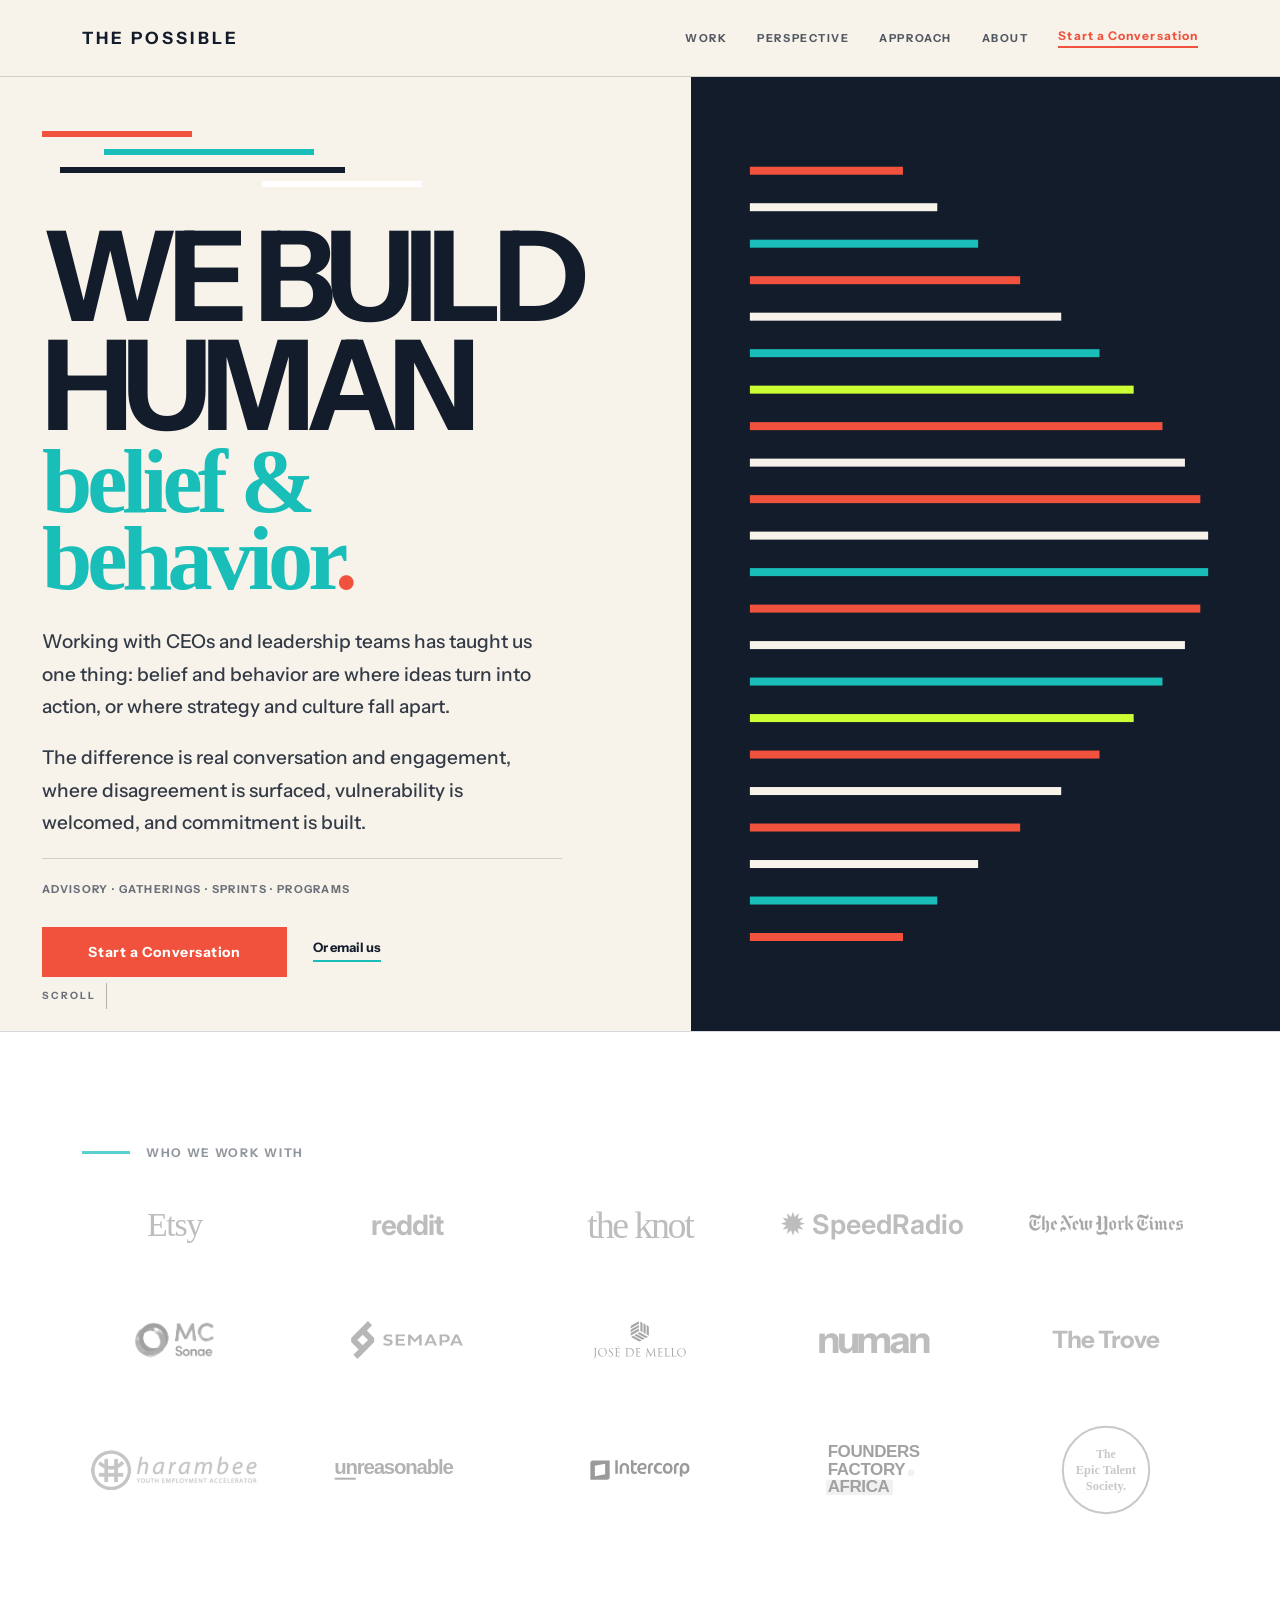
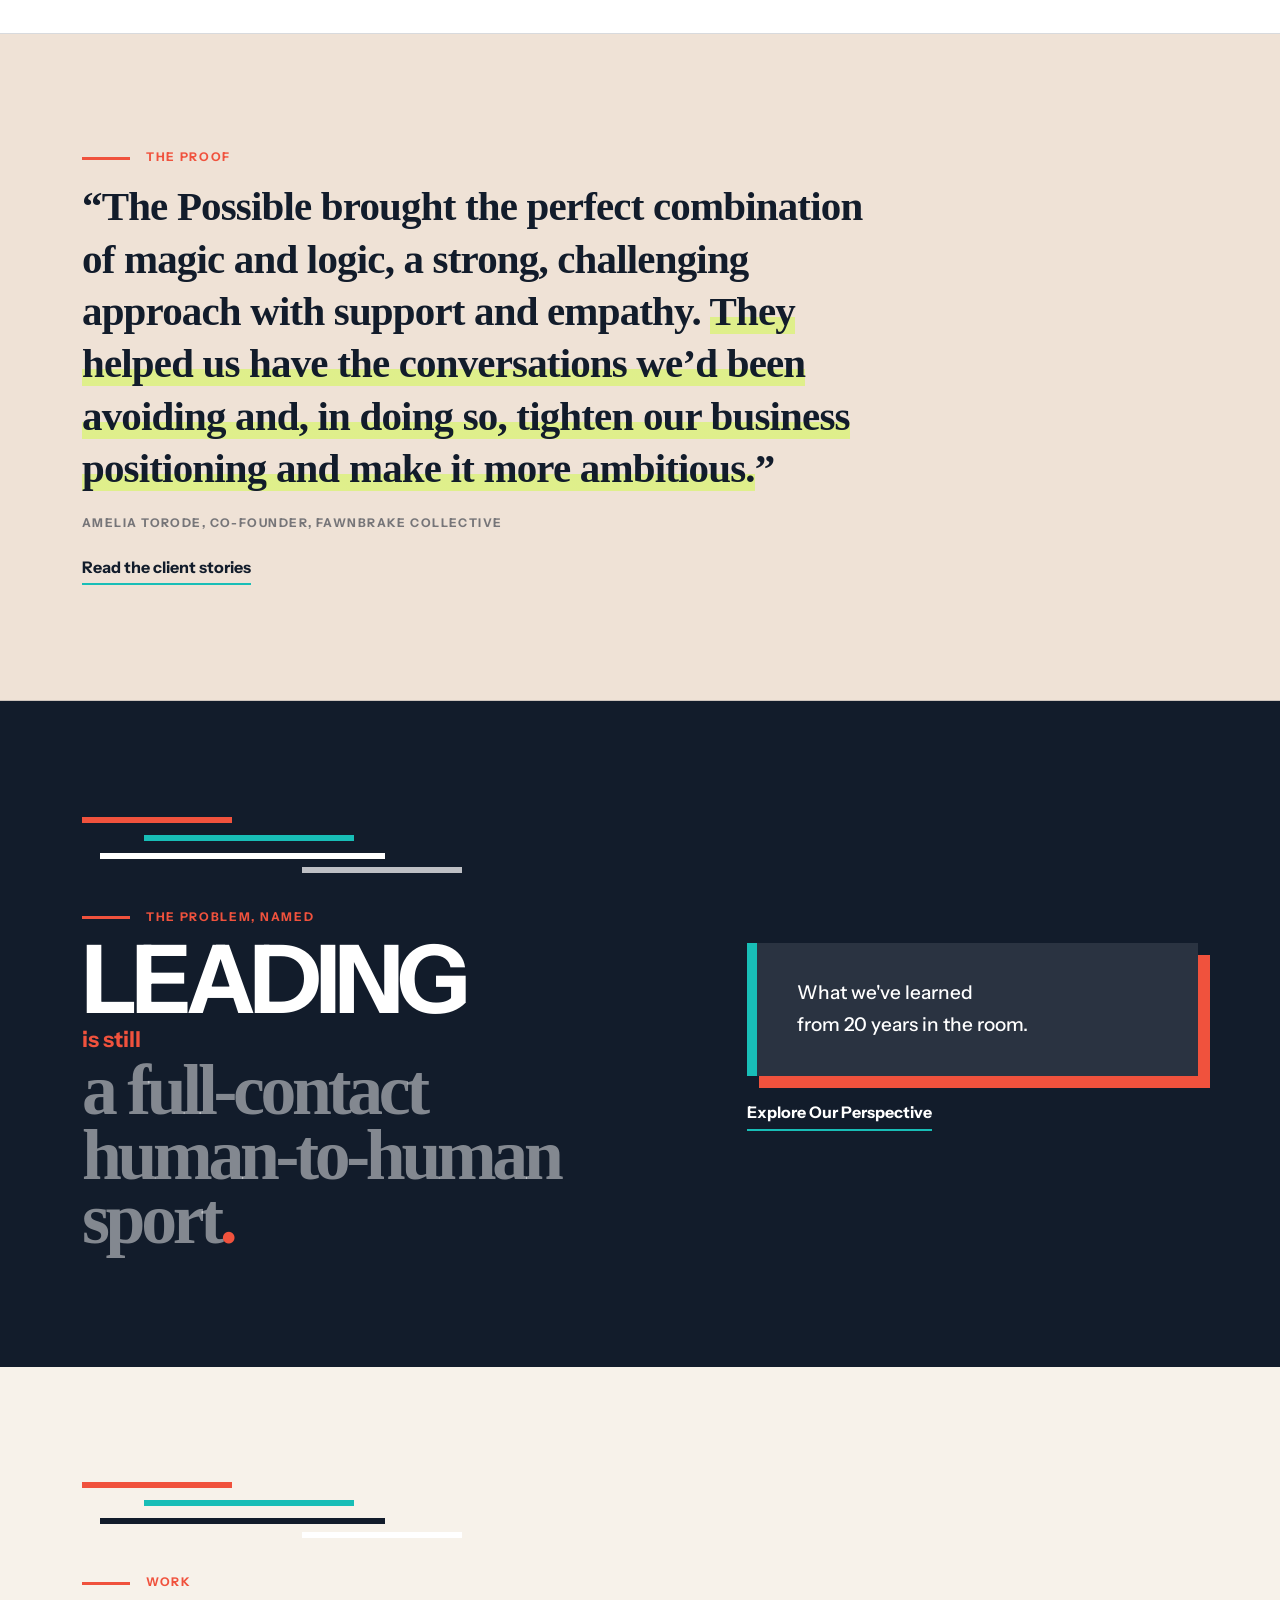
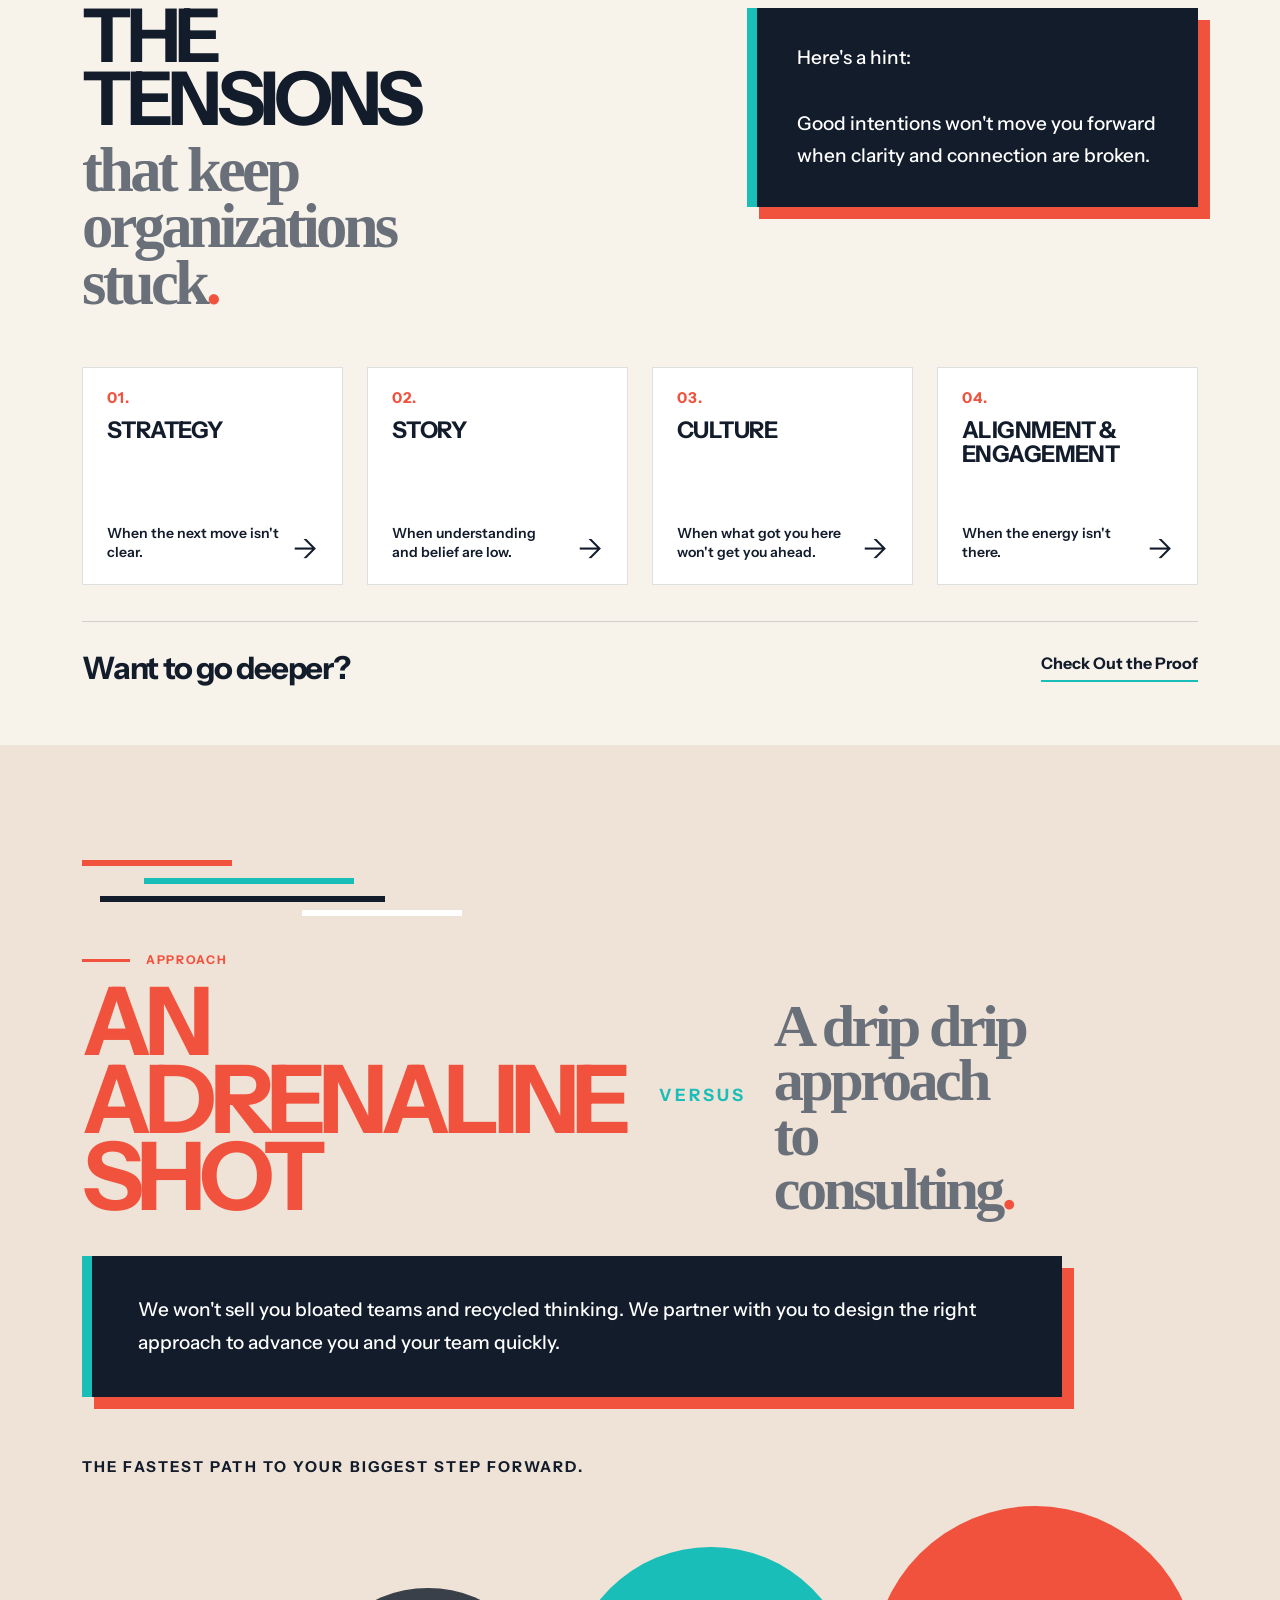
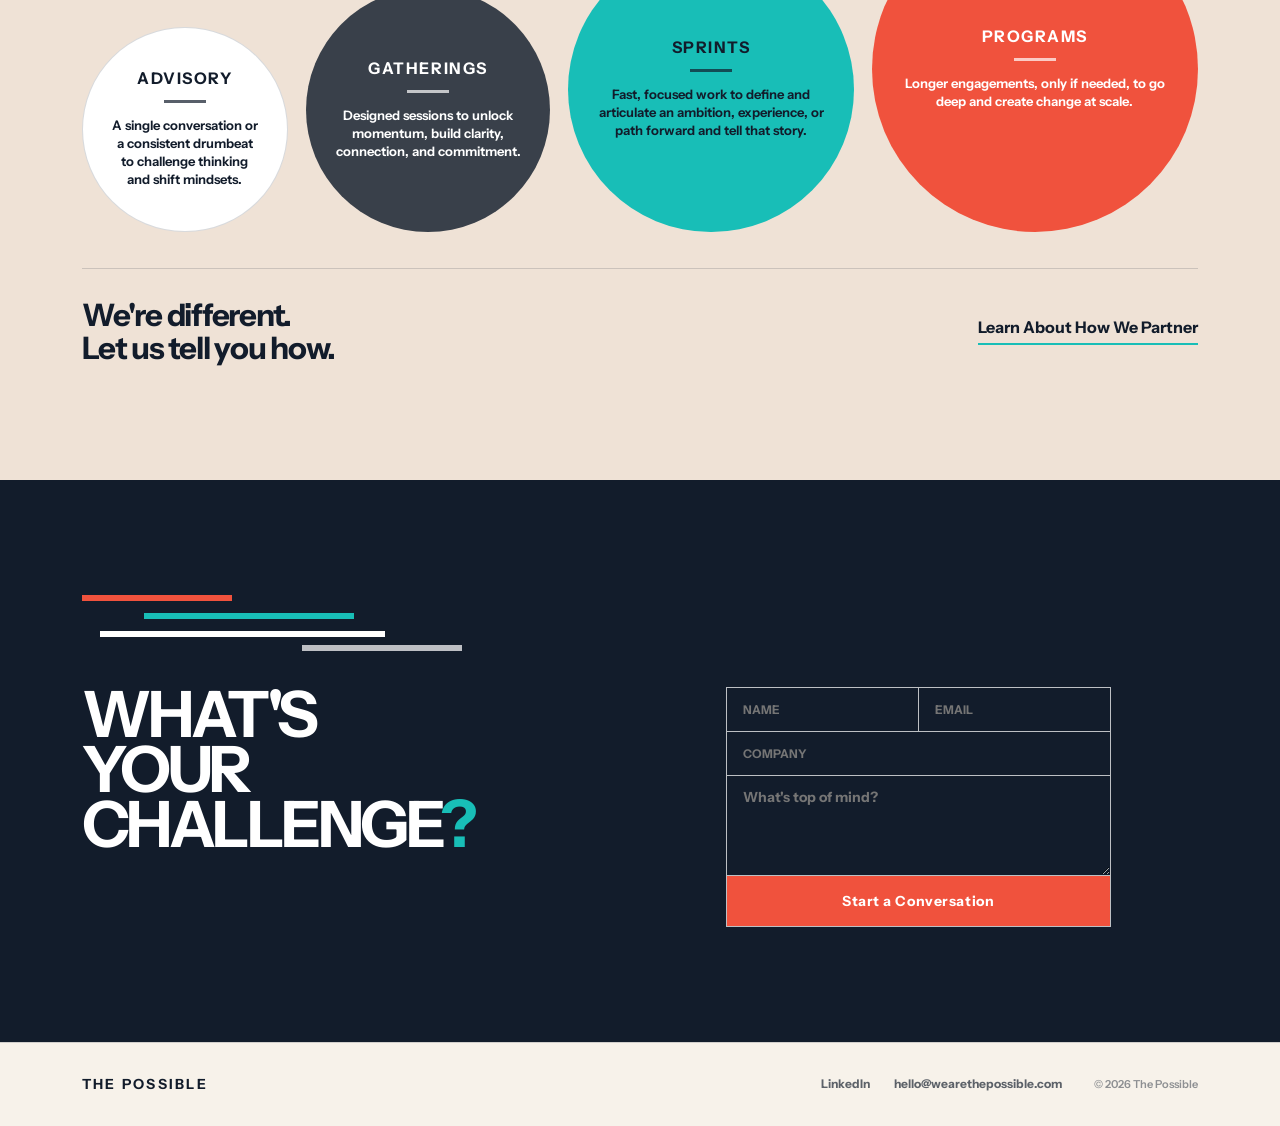
==== commit 4dbb3652: "Update Option B build" ====
--- a/index.html
+++ b/index.html
@@ -20,7 +20,7 @@
   <link rel="stylesheet" href="css/site.css">
 </head>
 <body>
-<a class="skip-link" href="#top">Skip to content</a><header class="nav"><div class="wrap nav-inner"><a class="logo" href="index.html">The Possible</a><button class="nav-toggle" aria-expanded="false" aria-controls="navlinks" aria-label="Menu"><span></span><span></span><span></span></button><nav class="nav-links" id="navlinks"><a href="proof.html">Work</a><a href="perspective.html">Perspective</a><a href="index.html#approach">Approach</a><a href="about.html">About</a><a class="start tp-nav-cta" href="https://calendly.com/thepossible/start-a-conversation" target="_blank" rel="noopener noreferrer">Start a Conversation</a></nav></div></header><main id="top"><section class="hero hero-modern" id="hero"><div class="hero-shell"><div class="hero-left"><div class="lines"><span class="l1"></span><span class="l2"></span><span class="l3"></span><span class="l4"></span><span class="l5"></span></div><h1 aria-label="We build human belief and behavior."><span class="top" aria-hidden="true">We build</span><span class="human" aria-hidden="true">human</span><span class="lower">belief &amp;<br/>behavior<span class="home-headline-period">.</span></span></h1><div class="hero-copy"><p>Working with CEOs and leadership teams has taught us one thing: belief and behavior are where ideas turn into action, or where strategy and culture fall apart.</p><p>The difference is real conversation and engagement, where disagreement is surfaced, vulnerability is welcomed, and commitment is built.</p><p class="hero-offers">Advisory &middot; Gatherings &middot; Sprints &middot; Programs</p><div class="hero-actions"><a class="btn-fill" href="https://calendly.com/thepossible/start-a-conversation" target="_blank" rel="noopener noreferrer">Start a Conversation</a><a class="hero-alt" href="mailto:hello@wearethepossible.com">Or email us</a></div></div></div><div class="hero-media" aria-hidden="true"><video class="hero-video" data-src="" playsinline muted loop preload="none"></video><canvas class="hero-canvas"></canvas><span class="hero-media-label">Alignment, forming</span></div></div><a class="hero-cue" href="#work"><span>Scroll</span></a></section><section aria-label="Selected clients" class="clients clients-marquee"><div class="client-marquee-label">Who we work with</div><div class="client-static-grid"><span class="brand brand-etsy">Etsy</span><span aria-label="reddit" class="brand brand-reddit"><span class="reddit-word">reddit</span></span><span class="brand brand-knot">the knot</span><span aria-label="SpeedRadio" class="brand brand-speed"><span class="speed-burst">✹</span><span>SpeedRadio</span></span><span aria-label="The New York Times" class="brand brand-img brand-nyt-img"><img alt="The New York Times" src="assets/logos/nyt.png"></span><span aria-label="Sonae MC" class="brand brand-img brand-sonae-img"><img alt="Sonae MC" src="assets/logos/sonae-mc.png"></span><span aria-label="Semapa" class="brand brand-img brand-semapa-img"><img alt="Semapa" src="assets/logos/semapa.svg"></span><span aria-label="José de Mello" class="brand brand-img brand-jdm-img"><img alt="José de Mello" src="assets/logos/jose-de-mello.svg"></span><span class="brand brand-numan">numan</span><span class="brand brand-plain">The Trove</span><span aria-label="Harambee Youth Employment Accelerator" class="brand brand-img brand-harambee-img"><img alt="Harambee Youth Employment Accelerator" src="assets/logos/harambee.png"></span><span aria-label="Unreasonable" class="brand brand-img brand-unreasonable-img"><img alt="Unreasonable" src="assets/logos/unreasonable.svg"></span><span aria-label="Intercorp" class="brand brand-img brand-intercorp-img"><img alt="Intercorp" src="assets/logos/intercorp.svg"></span><span aria-label="Founders Factory Africa" class="brand brand-img brand-ffa-img"><img alt="Founders Factory Africa" src="assets/logos/founders-factory-africa.svg"></span><span aria-label="The Epic Talent Society" class="brand brand-img brand-epic-img"><img alt="The Epic Talent Society" src="assets/logos/epic-talent.svg"></span></div></section><section class="proof-strip"><div class="wrap"><div class="kicker">The proof</div><blockquote class="proof-strip-quote">&ldquo;The Possible brought the perfect combination of magic and logic, a strong, challenging approach with support and empathy. <span class="qhl">They helped us have the conversations we&rsquo;d been avoiding and, in doing so, tighten our business positioning and make it more ambitious.</span>&rdquo;</blockquote><p class="proof-strip-attr">Amelia Torode, Co-founder, Fawnbrake Collective</p><a class="text-link" href="proof.html">Read the client stories <span>&rarr;</span></a></div></section><section class="pov"><div class="wrap pov-grid"><div><div class="lines dark"><span class="l1"></span><span class="l2"></span><span class="l3"></span><span class="l4"></span><span class="l5"></span></div><div class="kicker">The problem, named</div><div class="lock-big">Leading</div><div class="bridge">is still</div><div class="lock-lower">a full-contact<br/>human-to-human<br/>sport<span class="home-headline-period">.</span></div></div><div class="pov-copy"><div class="pov-subcopy-box"><p>What we&#x27;ve learned<br/>from 20 years in the room.</p></div><a class="text-link" href="perspective.html">Explore Our Perspective <span>→</span></a></div></div></section><section class="work-intro" id="work"><div class="wrap work-grid"><div><div class="lines subtle"><span class="l1"></span><span class="l2"></span><span class="l3"></span><span class="l4"></span><span class="l5"></span></div><div class="kicker">Work</div><div class="work-title">The<br/>tensions</div><div class="work-sub">that keep<br/>organizations<br/>stuck<span class="home-headline-period">.</span></div></div><p class="work-copy">Here&#x27;s a hint:<br/><br/>Good intentions won&#x27;t move you forward when clarity and connection are broken.</p></div></section><section class="cards-sec"><div class="wrap"><div class="cards"><a class="card strategy" href="proof.html#strategy"><div class="card-inner"><div class="card-face card-front"><div class="card-head"><div class="num">01.</div><h3>Strategy</h3></div><div class="card-front-row"><p>When the next move isn&#x27;t clear.</p><span class="arr">→</span></div></div><div class="card-face card-back">We help you connect purpose to the market, envision a bold future, and map the moves to get there. Most importantly, we surface the real disagreements early, so the plan survives contact with the people who have to live it.</div></div></a><a class="card story" href="proof.html#story"><div class="card-inner"><div class="card-face card-front"><div class="card-head"><div class="num">02.</div><h3>Story</h3></div><div class="card-front-row"><p>When understanding and belief are low.</p><span class="arr">→</span></div></div><div class="card-face card-back">Whether you&#x27;re talking to investors, customers, employees, or partners, humans love stories, not slides. We turn strategy into stories that build belief, inspire action, and fund the future.</div></div></a><a class="card culture" href="proof.html#culture"><div class="card-inner"><div class="card-face card-front"><div class="card-head"><div class="num">03.</div><h3>Culture</h3></div><div class="card-front-row"><p>When what got you here won&#x27;t get you ahead.</p><span class="arr">→</span></div></div><div class="card-face card-back">There is no growth without change. We design programs and tools that help people make sense of new behaviors and ways of working, so they can find their footing in the future you&#x27;re creating.</div></div></a><a class="card align" href="proof.html#alignment"><div class="card-inner"><div class="card-face card-front"><div class="card-head"><div class="num">04.</div><h3>Alignment &amp;<br/>Engagement</h3></div><div class="card-front-row"><p>When the energy isn&#x27;t there.</p><span class="arr">→</span></div></div><div class="card-face card-back">When feelings run hot, trust is low, or plans are in flux, it&#x27;s time to gather. We design and facilitate the conversations that rebuild belief, so teams reconnect to their purpose—and to each other.</div></div></a></div><div class="work-depth"><h3>Want to go deeper?</h3><a class="text-link" href="proof.html">Check Out the Proof <span>→</span></a></div></div></section><section class="approach" id="approach"><div class="wrap"><div class="approach-top"><div><div class="lines energy"><span class="l1"></span><span class="l2"></span><span class="l3"></span><span class="l4"></span><span class="l5"></span></div><div class="kicker">Approach</div><div class="approach-title"><span class="red">An<br/>adrenaline<br/>shot</span><span class="versus">versus</span><span class="charcoal">A drip drip<br/>approach<br/>to<br/>consulting<span class="home-headline-period">.</span></span></div></div><div class="approach-panel">We won&#x27;t sell you bloated teams and recycled thinking. We partner with you to design the right approach to advance you and your team quickly.</div></div><div class="engage-block approach-circles-block"><div class="approach-visual-label">The fastest path to your biggest step forward<span class="label-period">.</span></div><div aria-label="Four ways to work together" class="approach-circles"><article class="approach-circle circle-advisory"><div class="circle-content"><h3>Advisory</h3><span class="circle-rule"></span><p>A single conversation or a consistent drumbeat to challenge thinking and shift mindsets.</p></div></article><article class="approach-circle circle-gatherings"><div class="circle-content"><h3>Gatherings</h3><span class="circle-rule"></span><p>Designed sessions to unlock momentum, build clarity, connection, and commitment.</p></div></article><article class="approach-circle circle-sprints"><div class="circle-content"><h3>Sprints</h3><span class="circle-rule"></span><p>Fast, focused work to define and articulate an ambition, experience, or path forward and tell that story.</p></div></article><article class="approach-circle circle-programs"><div class="circle-content"><h3>Programs</h3><span class="circle-rule"></span><p>Longer engagements, only if needed, to go deep and create change at scale.</p></div></article></div></div><div class="approach-depth"><h3>We&#x27;re different.<br/>Let us tell you how.</h3><a class="text-link" href="how-we-partner.html">Learn About How We Partner</a></div></div></section><section class="contact" id="contact"><div class="wrap contact-grid"><div><div class="lines dark"><span class="l1"></span><span class="l2"></span><span class="l3"></span><span class="l4"></span><span class="l5"></span></div><h2>What&#x27;s<br/>your challenge<span class="dot">?</span></h2></div><div class="contact-spacer"></div><form class="form"><input placeholder="Name"/><input placeholder="Email"/><input class="company" placeholder="Company"/><textarea placeholder="What&#x27;s top of mind?"></textarea><button type="button">Start a Conversation</button></form></div></section></main><footer class="footer site-footer"><div class="wrap site-footer-grid"><div class="site-footer-brand">The Possible</div><div class="site-footer-links"><a href="https://www.linkedin.com/in/sarakalick/" rel="noreferrer" target="_blank">LinkedIn</a><a href="mailto:hello@wearethepossible.com">hello@wearethepossible.com</a></div><div class="site-footer-copy">© 2026 The Possible</div></div></footer>
+<a class="skip-link" href="#top">Skip to content</a><header class="nav"><div class="wrap nav-inner"><a class="logo" href="index.html">The Possible</a><button class="nav-toggle" aria-expanded="false" aria-controls="navlinks" aria-label="Menu"><span></span><span></span><span></span></button><nav class="nav-links" id="navlinks"><a href="proof.html">Work</a><a href="perspective.html">Perspective</a><a href="index.html#approach">Approach</a><a href="about.html">About</a><a class="start tp-nav-cta" href="https://calendly.com/thepossible/start-a-conversation" target="_blank" rel="noopener noreferrer">Start a Conversation</a></nav></div></header><main id="top"><section class="hero hero-modern" id="hero"><div class="hero-shell"><div class="hero-left"><div class="lines"><span class="l1"></span><span class="l2"></span><span class="l3"></span><span class="l4"></span><span class="l5"></span></div><h1 aria-label="We build human belief and behavior."><span class="top" aria-hidden="true">We build</span><span class="human" aria-hidden="true">human</span><span class="lower">belief &amp;<br/>behavior<span class="home-headline-period">.</span></span></h1><div class="hero-copy"><p>Working with CEOs and leadership teams has taught us one thing: belief and behavior are where ideas turn into action, or where strategy and culture fall apart.</p><p>The difference is real conversation and engagement, where disagreement is surfaced, vulnerability is welcomed, and commitment is built.</p><p class="hero-offers">Advisory &middot; Gatherings &middot; Sprints &middot; Programs</p><div class="hero-actions"><a class="btn-fill" href="https://calendly.com/thepossible/start-a-conversation" target="_blank" rel="noopener noreferrer">Start a Conversation</a><a class="hero-alt" href="mailto:hello@wearethepossible.com">Or email us</a></div></div></div><div class="hero-media" aria-hidden="true"><video class="hero-video" data-src="" playsinline muted loop preload="none"></video><canvas class="hero-canvas"></canvas></div></div><a class="hero-cue" href="#work"><span>Scroll</span></a></section><section aria-label="Selected clients" class="clients clients-marquee"><div class="client-marquee-label">Who we work with</div><div class="client-static-grid"><span class="brand brand-etsy">Etsy</span><span aria-label="reddit" class="brand brand-reddit"><span class="reddit-word">reddit</span></span><span class="brand brand-knot">the knot</span><span aria-label="SpeedRadio" class="brand brand-speed"><span class="speed-burst">✹</span><span>SpeedRadio</span></span><span aria-label="The New York Times" class="brand brand-img brand-nyt-img"><img alt="The New York Times" src="assets/logos/nyt.png"></span><span aria-label="Sonae MC" class="brand brand-img brand-sonae-img"><img alt="Sonae MC" src="assets/logos/sonae-mc.png"></span><span aria-label="Semapa" class="brand brand-img brand-semapa-img"><img alt="Semapa" src="assets/logos/semapa.svg"></span><span aria-label="José de Mello" class="brand brand-img brand-jdm-img"><img alt="José de Mello" src="assets/logos/jose-de-mello.svg"></span><span class="brand brand-numan">numan</span><span class="brand brand-plain">The Trove</span><span aria-label="Harambee Youth Employment Accelerator" class="brand brand-img brand-harambee-img"><img alt="Harambee Youth Employment Accelerator" src="assets/logos/harambee.png"></span><span aria-label="Unreasonable" class="brand brand-img brand-unreasonable-img"><img alt="Unreasonable" src="assets/logos/unreasonable.svg"></span><span aria-label="Intercorp" class="brand brand-img brand-intercorp-img"><img alt="Intercorp" src="assets/logos/intercorp.svg"></span><span aria-label="Founders Factory Africa" class="brand brand-img brand-ffa-img"><img alt="Founders Factory Africa" src="assets/logos/founders-factory-africa.svg"></span><span aria-label="The Epic Talent Society" class="brand brand-img brand-epic-img"><img alt="The Epic Talent Society" src="assets/logos/epic-talent.svg"></span></div></section><section class="proof-strip"><div class="wrap"><div class="kicker">The proof</div><blockquote class="proof-strip-quote">&ldquo;The Possible brought the perfect combination of magic and logic, a strong, challenging approach with support and empathy. <span class="qhl">They helped us have the conversations we&rsquo;d been avoiding and, in doing so, tighten our business positioning and make it more ambitious.</span>&rdquo;</blockquote><p class="proof-strip-attr">Amelia Torode, Co-founder, Fawnbrake Collective</p><a class="text-link" href="proof.html">Read the client stories <span>&rarr;</span></a></div></section><section class="pov"><div class="wrap pov-grid"><div><div class="lines dark"><span class="l1"></span><span class="l2"></span><span class="l3"></span><span class="l4"></span><span class="l5"></span></div><div class="kicker">The problem, named</div><div class="lock-big">Leading</div><div class="bridge">is still</div><div class="lock-lower">a full-contact<br/>human-to-human<br/>sport<span class="home-headline-period">.</span></div></div><div class="pov-copy"><div class="pov-subcopy-box"><p>What we&#x27;ve learned<br/>from 20 years in the room.</p></div><a class="text-link" href="perspective.html">Explore Our Perspective <span>→</span></a></div></div></section><section class="work-intro" id="work"><div class="wrap work-grid"><div><div class="lines subtle"><span class="l1"></span><span class="l2"></span><span class="l3"></span><span class="l4"></span><span class="l5"></span></div><div class="kicker">Work</div><div class="work-title">The<br/>tensions</div><div class="work-sub">that keep<br/>organizations<br/>stuck<span class="home-headline-period">.</span></div></div><p class="work-copy">Here&#x27;s a hint:<br/><br/>Good intentions won&#x27;t move you forward when clarity and connection are broken.</p></div></section><section class="cards-sec"><div class="wrap"><div class="cards"><a class="card strategy" href="proof.html#strategy"><div class="card-inner"><div class="card-face card-front"><div class="card-head"><div class="num">01.</div><h3>Strategy</h3></div><div class="card-front-row"><p>When the next move isn&#x27;t clear.</p><span class="arr">→</span></div></div><div class="card-face card-back">We help you connect purpose to the market, envision a bold future, and map the moves to get there. Most importantly, we surface the real disagreements early, so the plan survives contact with the people who have to live it.</div></div></a><a class="card story" href="proof.html#story"><div class="card-inner"><div class="card-face card-front"><div class="card-head"><div class="num">02.</div><h3>Story</h3></div><div class="card-front-row"><p>When understanding and belief are low.</p><span class="arr">→</span></div></div><div class="card-face card-back">Whether you&#x27;re talking to investors, customers, employees, or partners, humans love stories, not slides. We turn strategy into stories that build belief, inspire action, and fund the future.</div></div></a><a class="card culture" href="proof.html#culture"><div class="card-inner"><div class="card-face card-front"><div class="card-head"><div class="num">03.</div><h3>Culture</h3></div><div class="card-front-row"><p>When what got you here won&#x27;t get you ahead.</p><span class="arr">→</span></div></div><div class="card-face card-back">There is no growth without change. We design programs and tools that help people make sense of new behaviors and ways of working, so they can find their footing in the future you&#x27;re creating.</div></div></a><a class="card align" href="proof.html#alignment"><div class="card-inner"><div class="card-face card-front"><div class="card-head"><div class="num">04.</div><h3>Alignment &amp;<br/>Engagement</h3></div><div class="card-front-row"><p>When the energy isn&#x27;t there.</p><span class="arr">→</span></div></div><div class="card-face card-back">When feelings run hot, trust is low, or plans are in flux, it&#x27;s time to gather. We design and facilitate the conversations that rebuild belief, so teams reconnect to their purpose—and to each other.</div></div></a></div><div class="work-depth"><h3>Want to go deeper?</h3><a class="text-link" href="proof.html">Check Out the Proof <span>→</span></a></div></div></section><section class="approach" id="approach"><div class="wrap"><div class="approach-top"><div><div class="lines energy"><span class="l1"></span><span class="l2"></span><span class="l3"></span><span class="l4"></span><span class="l5"></span></div><div class="kicker">Approach</div><div class="approach-title"><span class="red">An<br/>adrenaline<br/>shot</span><span class="versus">versus</span><span class="charcoal">A drip drip<br/>approach<br/>to<br/>consulting<span class="home-headline-period">.</span></span></div></div><div class="approach-panel">We won&#x27;t sell you bloated teams and recycled thinking. We partner with you to design the right approach to advance you and your team quickly.</div></div><div class="engage-block approach-circles-block"><div class="approach-visual-label">The fastest path to your biggest step forward<span class="label-period">.</span></div><div aria-label="Four ways to work together" class="approach-circles"><article class="approach-circle circle-advisory"><div class="circle-content"><h3>Advisory</h3><span class="circle-rule"></span><p>A single conversation or a consistent drumbeat to challenge thinking and shift mindsets.</p></div></article><article class="approach-circle circle-gatherings"><div class="circle-content"><h3>Gatherings</h3><span class="circle-rule"></span><p>Designed sessions to unlock momentum, build clarity, connection, and commitment.</p></div></article><article class="approach-circle circle-sprints"><div class="circle-content"><h3>Sprints</h3><span class="circle-rule"></span><p>Fast, focused work to define and articulate an ambition, experience, or path forward and tell that story.</p></div></article><article class="approach-circle circle-programs"><div class="circle-content"><h3>Programs</h3><span class="circle-rule"></span><p>Longer engagements, only if needed, to go deep and create change at scale.</p></div></article></div></div><div class="approach-depth"><h3>We&#x27;re different.<br/>Let us tell you how.</h3><a class="text-link" href="how-we-partner.html">Learn About How We Partner</a></div></div></section><section class="contact" id="contact"><div class="wrap contact-grid"><div><div class="lines dark"><span class="l1"></span><span class="l2"></span><span class="l3"></span><span class="l4"></span><span class="l5"></span></div><h2>What&#x27;s<br/>your challenge<span class="dot">?</span></h2></div><div class="contact-spacer"></div><form class="form"><input placeholder="Name"/><input placeholder="Email"/><input class="company" placeholder="Company"/><textarea placeholder="What&#x27;s top of mind?"></textarea><button type="button">Start a Conversation</button></form></div></section></main><footer class="footer site-footer"><div class="wrap site-footer-grid"><div class="site-footer-brand">The Possible</div><div class="site-footer-links"><a href="https://www.linkedin.com/in/sarakalick/" rel="noreferrer" target="_blank">LinkedIn</a><a href="mailto:hello@wearethepossible.com">hello@wearethepossible.com</a></div><div class="site-footer-copy">© 2026 The Possible</div></div></footer>
 <script src="js/site.js"></script>
 </body>
 </html>
--- a/css/site.css
+++ b/css/site.css
@@ -35,17 +35,65 @@
 .nav-toggle[aria-expanded="true"] span:nth-child(3){transform:translateY(-9.5px) rotate(-45deg)}
 
 @media(max-width:900px){
+  /* SHARED_CSS clips header overflow so the decorative rules can't widen
+     the page. The dropdown sits BELOW the header box, and WebKit honours
+     that clip on the cross axis differently from desktop Chrome — which
+     erased the menu on iOS. Opt the nav out of the clip. */
+  .nav{overflow:visible!important}
+
+  /* backdrop-filter on a sticky header makes iOS composite an absolutely
+     positioned child badly: it flickers, or paints then disappears. The
+     blur buys nothing on a solid mobile bar. */
+  .nav{-webkit-backdrop-filter:none!important;backdrop-filter:none!important;
+    background:var(--cream)!important}
+
   .nav-inner{display:flex!important;align-items:center;justify-content:space-between;
     height:66px;padding:0 var(--gutter)}
   .nav-toggle{display:flex}
-  .nav-links{position:absolute;left:0;right:0;top:100%;display:none;
-    flex-direction:column;align-items:flex-start;gap:0;margin:0;
+
+  /* display is not animatable, which is why open/close had no easing.
+     Keep it laid out and move opacity/transform instead; visibility is
+     delayed on the way out so the panel stays inert once hidden. */
+  .nav-links{
+    position:absolute;left:0;right:0;top:100%;
+    display:flex!important;flex-direction:column;align-items:stretch;
+    gap:0;margin:0;
     background:var(--cream);border-bottom:1px solid var(--line);
-    padding:8px var(--gutter) 20px}
-  .nav-links.open{display:flex}
-  .nav-links a{display:block;width:100%;padding:15px 0;font-size:13px;
-    border-bottom:1px solid var(--line)}
+    padding:4px var(--gutter) 18px;
+    opacity:0;visibility:hidden;pointer-events:none;
+    transform:translate3d(0,-10px,0);
+    transition:opacity .26s var(--ease-out),transform .26s var(--ease-out),
+               visibility 0s linear .26s;
+    box-shadow:0 18px 30px -22px rgba(18,28,43,.5)
+  }
+  .nav-links.open{
+    opacity:1;visibility:visible;pointer-events:auto;
+    transform:translate3d(0,0,0);
+    transition:opacity .26s var(--ease-out),transform .26s var(--ease-out),
+               visibility 0s linear 0s
+  }
+
+  .nav-links a{
+    display:block;width:100%;padding:15px 0;font-size:13px;
+    border-bottom:1px solid var(--line);
+    opacity:0;transform:translate3d(0,-6px,0);
+    transition:opacity .22s var(--ease-out),transform .22s var(--ease-out)
+  }
+  .nav-links.open a{opacity:1;transform:none}
+  .nav-links.open a:nth-child(1){transition-delay:.06s}
+  .nav-links.open a:nth-child(2){transition-delay:.10s}
+  .nav-links.open a:nth-child(3){transition-delay:.14s}
+  .nav-links.open a:nth-child(4){transition-delay:.18s}
+  .nav-links.open a:nth-child(5){transition-delay:.22s}
   .nav-links a:last-child{border-bottom:0;padding:22px 0 14px}
+
+  .nav-toggle span{
+    transition:transform .28s var(--ease-out),opacity .18s var(--ease)}
+}
+
+@media(max-width:900px) and (prefers-reduced-motion:reduce){
+  .nav-links,.nav-links a,.nav-toggle span{transition:none!important}
+  .nav-links a{opacity:1;transform:none}
 }
 
 /* ---- proof strip on the homepage ----------------------------------- */
@@ -156,16 +204,6 @@
 .hero-video{object-fit:cover;opacity:0}
 .hero-media.has-video .hero-canvas{opacity:0}
 .hero-media.has-video .hero-video{opacity:1}
-.hero-media-label{
-  position:absolute;left:clamp(20px,2vw,34px);bottom:clamp(20px,2vw,34px);
-  z-index:2;font:800 11px/1 Instrument Sans,sans-serif;letter-spacing:.18em;
-  text-transform:uppercase;color:rgba(247,242,234,.62)
-}
-.hero-media-label:before{
-  content:"";display:inline-block;width:28px;height:2px;background:var(--teal);
-  margin-right:12px;vertical-align:middle
-}
-
 /* scroll cue */
 .hero-cue{
   position:absolute;left:var(--gutter);bottom:22px;z-index:3;text-decoration:none;
@@ -216,6 +254,27 @@
 .brand{opacity:.55;transition:opacity var(--dur) var(--ease),filter var(--dur) var(--ease)}
 .brand:hover{opacity:1;filter:grayscale(0)}
 
+/* logo wall: rows rise in sequence.
+   Rest opacity is .55, so the reveal lands there — not on 1 — and hover
+   still lifts to full with its own short transition and no delay. */
+.clients.logos-ready .brand{
+  opacity:0;
+  transform:translateY(28px);
+  transition:opacity .6s var(--ease-out),transform .6s var(--ease-out),
+             filter var(--dur) var(--ease);
+  transition-delay:var(--lg-d,0ms),var(--lg-d,0ms),0ms
+}
+.clients.logos-in .brand{opacity:.55;transform:none}
+.clients.logos-in .brand:hover{
+  opacity:1;filter:grayscale(0);
+  transition:opacity var(--dur) var(--ease),filter var(--dur) var(--ease);
+  transition-delay:0ms
+}
+@media(prefers-reduced-motion:reduce){
+  .clients.logos-ready .brand{
+    opacity:.55!important;transform:none!important;transition:none!important}
+}
+
 /* ---- service cards: hover reveal instead of the flip -------------- */
 .card{perspective:none!important}
 .card-inner{transform:none!important;transition:none!important;transform-style:flat!important}
@@ -248,10 +307,63 @@
 /* ---- proof strip: more editorial ---------------------------------- */
 .proof-strip-quote{font-size:clamp(26px,3.2vw,44px);line-height:1.28;text-wrap:balance}
 
-/* ---- section reveals ---------------------------------------------- */
-.reveal{opacity:0;transform:translateY(22px);
-  transition:opacity .75s var(--ease-out),transform .75s var(--ease-out)}
-.reveal.in{opacity:1;transform:none}
+/* line-by-line mask reveal.
+   Each visual line becomes its own clipping block and its inner span rises
+   from below. Lines are measured at runtime because the lime highlight runs
+   across line breaks — there is no markup to split on. */
+.q-line{display:block;overflow:hidden}
+.q-line>span{
+  display:block;
+  transform:translateY(108%);
+  transition:transform .82s var(--ease-out);
+  transition-delay:var(--ql-d,0ms);
+  will-change:transform
+}
+.q-lit .q-line>span{transform:none;will-change:auto}
+
+/* the split rebuilds the highlight per token so it stays continuous
+   across words, spaces and line breaks */
+.proof-strip-quote .qhl{
+  background:linear-gradient(0deg,rgba(204,255,51,.46) 38%,transparent 0)
+}
+
+.proof-strip .kicker,
+.proof-strip .proof-strip-attr,
+.proof-strip .text-link{
+  opacity:0;transform:translateY(18px);
+  transition:opacity .6s var(--ease-out),transform .6s var(--ease-out);
+  transition-delay:var(--ql-d,0ms)
+}
+.proof-strip.q-lit .kicker,
+.proof-strip.q-lit .proof-strip-attr,
+.proof-strip.q-lit .text-link{opacity:1;transform:none}
+
+@media(prefers-reduced-motion:reduce){
+  .q-line>span{transform:none!important;transition:none!important}
+  .proof-strip .kicker,.proof-strip .proof-strip-attr,.proof-strip .text-link{
+    opacity:1!important;transform:none!important;transition:none!important}
+}
+
+/* ---- scroll reveals ------------------------------------------------
+   One system, applied to a section's own children so the eye can read a
+   sequence instead of a whole block fading at once. Transform + opacity
+   only; the delay is a custom property the observer stamps per element. */
+[data-rv]{
+  opacity:0;
+  transform:translateY(var(--rv-y,30px));
+  transition:opacity .66s var(--ease-out),transform .66s var(--ease-out);
+  transition-delay:var(--rv-d,0ms);
+  will-change:transform,opacity
+}
+[data-rv].rv-in{opacity:1;transform:none;will-change:auto}
+/* the rule motif draws rather than lifts */
+[data-rv].rv-lines{transform:none;opacity:1}
+[data-rv].rv-lines span{transform:scaleX(0);transform-origin:left center;
+  transition:transform .6s var(--ease-out);transition-delay:var(--rv-d,0ms)}
+[data-rv].rv-lines.rv-in span{transform:scaleX(1)}
+[data-rv].rv-lines.rv-in span:nth-child(2){transition-delay:calc(var(--rv-d,0ms) + 90ms)}
+[data-rv].rv-lines.rv-in span:nth-child(3){transition-delay:calc(var(--rv-d,0ms) + 180ms)}
+[data-rv].rv-lines.rv-in span:nth-child(4){transition-delay:calc(var(--rv-d,0ms) + 270ms)}
 
 /* ---- responsive ---------------------------------------------------- */
 @media(max-width:1100px){
@@ -291,6 +403,7 @@
   .hero-modern .lines span,.hero-modern h1 span,.hero-modern .hero-copy>*,
   .hero-media{animation:none!important;clip-path:none!important}
   .hero-cue:after{animation:none}
-  .reveal{opacity:1!important;transform:none!important;transition:none!important}
+  [data-rv],[data-rv].rv-lines span{
+    opacity:1!important;transform:none!important;transition:none!important}
   .card-back{transition:none}
 }
